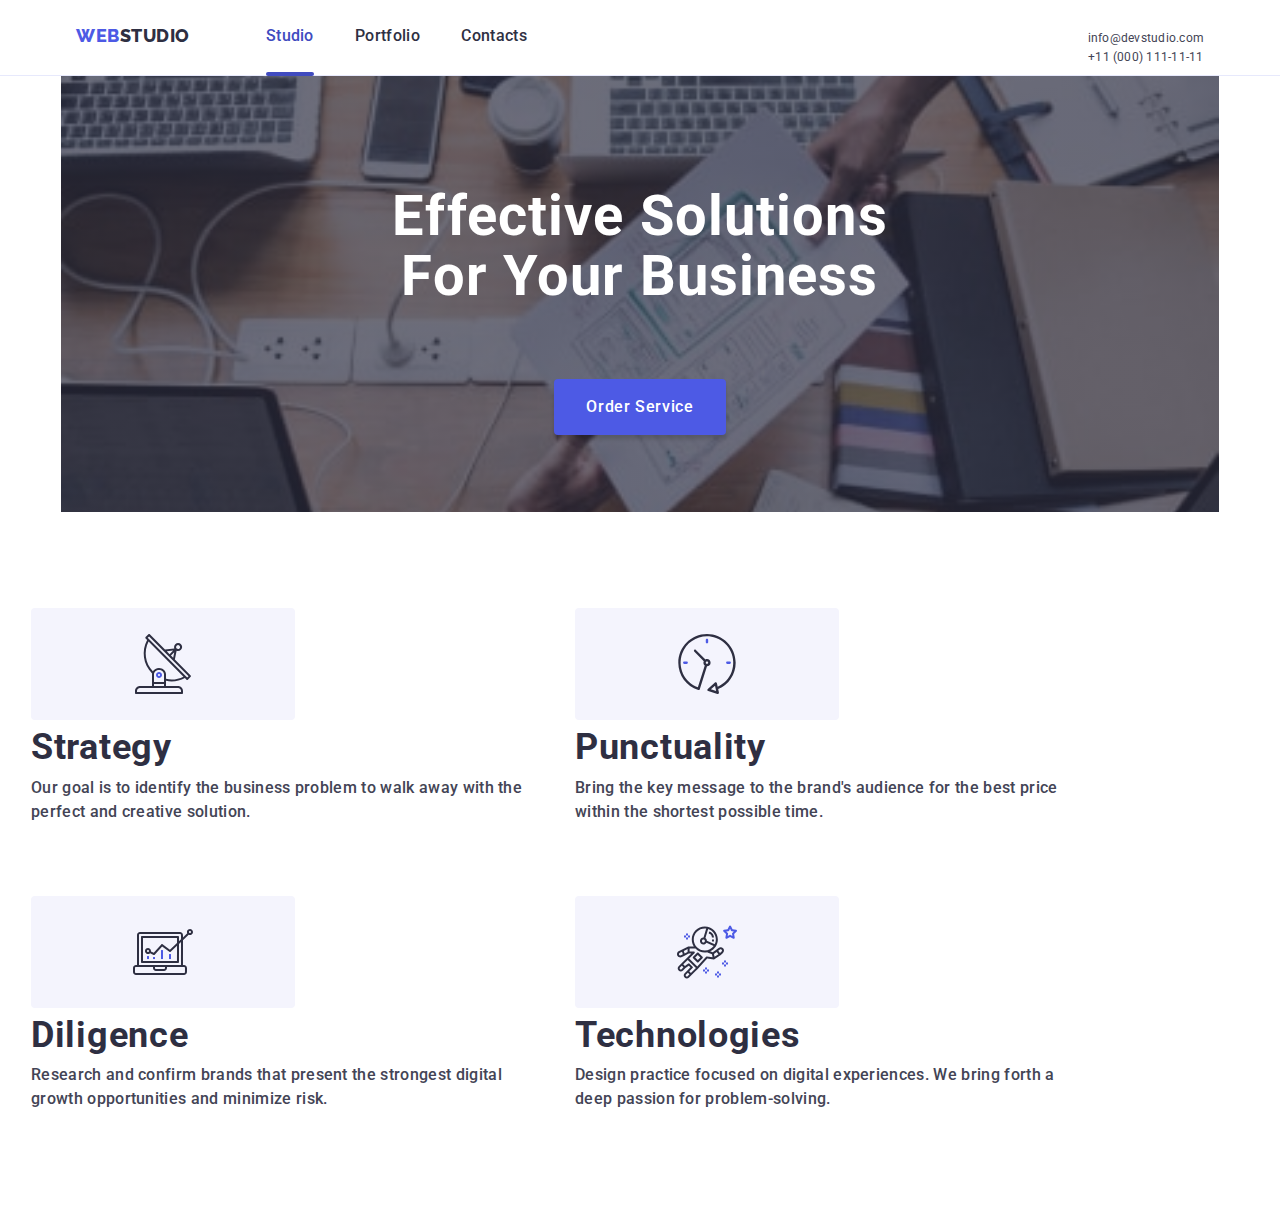
==== index.html @ d03b79bd "dz7 tablet 2" ====
<!DOCTYPE html>
<html lang="en">
  <head>
    <meta charset="UTF-8" />
    <meta http-equiv="X-UA-Compatible" content="IE=edge" />
    <meta name="viewport" content="width=device-width, initial-scale=1.0" />
    <title>Web Studio (Version 3.0)</title>
    <link rel="preconnect" href="https://fonts.googleapis.com" />
    <link rel="preconnect" href="https://fonts.gstatic.com" crossorigin />
    <link
      href="https://fonts.googleapis.com/css2?family=Raleway:wght@800&family=Roboto:wght@400;500;700;900&display=swap"
      rel="stylesheet"
    />
    <link
      rel="stylesheet"
      href="https://cdnjs.cloudflare.com/ajax/libs/modern-normalize/1.0.0/modern-normalize.min.css"
    />
    <link rel="stylesheet" type="text/css" href="css/style.css" />
  </head>
  <body>
    <!-- Main menu -->
    <header class="header-main">
      <div class="header-container container">
        <nav class="nav-menu">
          <a class="logo-text" href="./index.html"
            ><span class="logo-color">WEB</span>STUDIO</a
          >
          <!-- menu-burger-header -->
          <button
            class="menu-toggle js-open-menu"
            aria-expanded="false"
            aria-controls="mobile-menu"
          >
            <svg class="menu-icon" width="32" height="22" stroke="#2E2F42">
              <use href="./images/icons.svg#menu-hamburger"></use>
            </svg>
          </button>

          <div
            class="menu-container js-menu-container is-open"
            id="mobile-menu"
          >
            <button class="menu-close js-close-menu" type="button">
              <svg width="8" height="8">
                <use href="./images/icons.svg#icon-vector"></use>
              </svg>
            </button>
            <ul class="mobile-menu">
              <li class="mobile-menu-item">
                <a href="index.html" class="link">Studio</a>
              </li>
              <li class="mobile-menu-item">
                <a href="portfolio.html" class="link">Portfolio</a>
              </li>
              <li class="mobile-menu-item">
                <a href="" class="link current">Contacts</a>
              </li>
            </ul>
            <ul class="list menu-adress">
              <li class="menu-adress-item">
                <a href="tel:+110001111111" class="menu-tel"
                  >+11 (000) 111-11-11</a
                >
              </li>
              <li class="menu-adress-item">
                <a href="mailto:info@devstudio.com" class="menu-mail"
                  >info@devstudio.com</a
                >
              </li>
            </ul>
            <ul class="list-social-media-team">
              <li class="item-social-media">
                <a href="" class="link-social-media">
                  <svg class="icon-social-media" width="24" height="24">
                    <use href="./images/icons.svg#icon-instagram"></use>
                  </svg>
                </a>
              </li>
              <li class="item-social-media">
                <a href="" class="link-social-media">
                  <svg class="icon-social-media" width="24" height="24">
                    <use href="./images/icons.svg#icon-twitter"></use>
                  </svg>
                </a>
              </li>
              <li class="item-social-media">
                <a href="" class="link-social-media">
                  <svg class="icon-social-media" width="24" height="24">
                    <use href="./images/icons.svg#icon-facebook"></use>
                  </svg>
                </a>
              </li>
              <li class="item-social-media">
                <a href="" class="link-social-media">
                  <svg class="icon-social-media" width="24" height="24">
                    <use href="./images/icons.svg#icon-linkedin"></use>
                  </svg>
                </a>
              </li>
            </ul>
          </div>
          <ul class="nav-list list-header">
            <li>
              <a class="nav-link current" href="./index.html">Studio</a>
            </li>
            <li>
              <a class="nav-link" href="./portfolio.html">Portfolio</a>
            </li>
            <li>
              <a class="nav-link" href="">Contacts</a>
            </li>
          </ul>
        </nav>
        <!-- Address Block -->
        <address class="address-block">
          <ul class="address-list">
            <li>
              <a class="address-list-item" href="mailto:info@devstudio.com"
                >info@devstudio.com
              </a>
            </li>
            <li>
              <a class="address-list-item" href="tel:+110001111111"
                >+11 (000) 111-11-11</a
              >
            </li>
          </ul>
        </address>
      </div>
    </header>
    <!-- Base menu -->
    <main>
      <!-- section Hero -->
      <section class="section section-hero">
        <div class="container hero-content">
          <h1 class="title-btn">Effective Solutions For Your Business</h1>
          <button class="btn" type="button" data-modal-open>
            Order Service
          </button>
        </div>
      </section>

      <!-- section Features -->
      <section class="section features-content">
        <h2 hidden>features</h2>
        <div class="container feat">
          <ul class="list-features">
            <li class="item-features">
              <div class="icon-features">
                <svg width="60px" height="64px">
                  <use href="./images/icons.svg#icon-antenna-1"></use>
                </svg>
              </div>
              <h3 class="title-features">Strategy</h3>
              <p class="text-features">
                Our goal is to identify the business problem to walk away with
                the perfect and creative solution.
              </p>
            </li>
            <li class="item-features">
              <div class="icon-features">
                <svg width="60px" height="64px">
                  <use href="./images/icons.svg#icon-clock-1"></use>
                </svg>
              </div>
              <h3 class="title-features">Punctuality</h3>
              <p class="text-features">
                Bring the key message to the brand's audience for the best price
                within the shortest possible time.
              </p>
            </li>
            <li class="item-features">
              <div class="icon-features">
                <svg width="60px" height="64px">
                  <use href="./images/icons.svg#icon-diagram-1"></use>
                </svg>
              </div>
              <h3 class="title-features">Diligence</h3>
              <p class="text-features">
                Research and confirm brands that present the strongest digital
                growth opportunities and minimize risk.
              </p>
            </li>
            <li class="item-features">
              <div class="icon-features">
                <svg width="60px" height="64px">
                  <use href="./images/icons.svg#icon-astronaut-1"></use>
                </svg>
              </div>
              <h3 class="title-features">Technologies</h3>
              <p class="text-features">
                Design practice focused on digital experiences. We bring forth a
                deep passion for problem-solving.
              </p>
            </li>
          </ul>
        </div>
      </section>
      <!-- section Skills -->
      <!-- <section class="section section-skills">
        <h2 class="title-section">What are we doing</h2>
        <div class="container">
          <ul class="list-skills">
            <li class="item-skills">
              <img
                src="./images/Rect1.jpg"
                alt="Diagramm on the display"
                width="360"
                height="300"
              />
            </li>
            <li class="item-skills">
              <img
                src="./images/Rect2.jpg"
                alt="Messengers on the display smartphone"
                width="360"
                height="300"
              />
            </li>
            <li class="item-skills">
              <img
                src="./images/Rect3.jpg"
                alt="Smartphone in the hand"
                width="360"
                height="300"
              />
            </li>
          </ul>
        </div>
      </section> -->
      <!-- section Our Team -->
      <!-- <section class="section section-team">
        <div class="container">
          <h2 class="title-section">Our Team</h2>
          <ul class="list-team">
            <li class="item-team">
              <img
                src="./images/faetures1.jpg"
                srcset="
                  ./images/img-guerero-min.jpg    1x,
                  ./images/img-guerero-2x-min.jpg 2x
                "
                alt="M.Guerrrero"
                width="264"
                height="260"
              />
              <div class="wrap-card">
                <h3 class="title-name">Mark Guerrero</h3>
                <p class="title-major">Product Designer</p>
                <ul class="list-social-media-team">
                  <li class="item-social-media">
                    <a href="" class="link-social-media">
                      <svg class="icon-social-media" width="16" height="16">
                        <use href="./images/icons.svg#icon-instagram"></use>
                      </svg>
                    </a>
                  </li>
                  <li class="item-social-media">
                    <a href="" class="link-social-media">
                      <svg class="icon-social-media" width="16" height="16">
                        <use href="./images/icons.svg#icon-twitter"></use>
                      </svg>
                    </a>
                  </li>
                  <li class="item-social-media">
                    <a href="" class="link-social-media">
                      <svg class="icon-social-media" width="16" height="16">
                        <use href="./images/icons.svg#icon-facebook"></use>
                      </svg>
                    </a>
                  </li>
                  <li class="item-social-media">
                    <a href="" class="link-social-media">
                      <svg class="icon-social-media" width="16" height="16">
                        <use href="./images/icons.svg#icon-linkedin"></use>
                      </svg>
                    </a>
                  </li>
                </ul>
              </div>
            </li>
            <li class="item-team">
              <img
                src="./images/features2.jpg"
                srcset="
                  ./images/img-tford-min.jpg    1x,
                  ./images/img-tford-2x-min.jpg 2x
                "
                alt="Tom Ford"
                width="264"
                height="260"
              />
              <div class="wrap-card">
                <h3 class="title-name">Tom Ford</h3>
                <p class="title-major">Frontend Developer</p>
                <ul class="list-social-media-team">
                  <li class="item-social-media">
                    <a href="" class="link-social-media">
                      <svg class="icon-social-media" width="16" height="16">
                        <use href="./images/icons.svg#icon-instagram"></use>
                      </svg>
                    </a>
                  </li>
                  <li class="item-social-media">
                    <a href="" class="link-social-media">
                      <svg class="icon-social-media" width="16" height="16">
                        <use href="./images/icons.svg#icon-twitter"></use>
                      </svg>
                    </a>
                  </li>
                  <li class="item-social-media">
                    <a href="" class="link-social-media">
                      <svg class="icon-social-media" width="16" height="16">
                        <use href="./images/icons.svg#icon-facebook"></use>
                      </svg>
                    </a>
                  </li>
                  <li class="item-social-media">
                    <a href="" class="link-social-media">
                      <svg class="icon-social-media" width="16" height="16">
                        <use href="./images/icons.svg#icon-linkedin"></use>
                      </svg>
                    </a>
                  </li>
                </ul>
              </div>
            </li>
            <li class="item-team">
              <img
                src="./images/features3.jpg"
                alt="Camila Garcia"
                srcset="
                  ./images/img-garcia-min.jpg    1x,
                  ./images/img-garcia-2x-min.jpg 2x
                "
                width="264"
                height="260"
              />
              <div class="wrap-card">
                <h3 class="title-name">Camila Garcia</h3>
                <p class="title-major">Marketing</p>
                <ul class="list-social-media-team">
                  <li class="item-social-media">
                    <a href="" class="link-social-media">
                      <svg class="icon-social-media" width="16" height="16">
                        <use href="./images/icons.svg#icon-instagram"></use>
                      </svg>
                    </a>
                  </li>
                  <li class="item-social-media">
                    <a href="" class="link-social-media">
                      <svg class="icon-social-media" width="16" height="16">
                        <use href="./images/icons.svg#icon-twitter"></use>
                      </svg>
                    </a>
                  </li>
                  <li class="item-social-media">
                    <a href="" class="link-social-media">
                      <svg class="icon-social-media" width="16" height="16">
                        <use href="./images/icons.svg#icon-facebook"></use>
                      </svg>
                    </a>
                  </li>
                  <li class="item-social-media">
                    <a href="" class="link-social-media">
                      <svg class="icon-social-media" width="16" height="16">
                        <use href="./images/icons.svg#icon-linkedin"></use>
                      </svg>
                    </a>
                  </li>
                </ul>
              </div>
            </li>
            <li class="item-team">
              <img
                src="./images/features4.jpg"
                srcset="
                  ./images/img-wilson-min.jpg    1x,
                  ./images/img-wilson-2x-min.jpg 2x
                "
                alt="Daniel Wilson"
                width="264"
                height="260"
              />
              <div class="wrap-card">
                <h3 class="title-name">Daniel Wilson</h3>
                <p class="title-major">UI Designer</p>
                <ul class="list-social-media-team">
                  <li class="item-social-media">
                    <a href="" class="link-social-media">
                      <svg class="icon-social-media" width="16" height="16">
                        <use href="./images/icons.svg#icon-instagram"></use>
                      </svg>
                    </a>
                  </li>
                  <li class="item-social-media">
                    <a href="" class="link-social-media">
                      <svg class="icon-social-media" width="16" height="16">
                        <use href="./images/icons.svg#icon-twitter"></use>
                      </svg>
                    </a>
                  </li>
                  <li class="item-social-media">
                    <a href="" class="link-social-media">
                      <svg class="icon-social-media" width="16" height="16">
                        <use href="./images/icons.svg#icon-facebook"></use>
                      </svg>
                    </a>
                  </li>
                  <li class="item-social-media">
                    <a href="" class="link-social-media">
                      <svg class="icon-social-media" width="16" height="16">
                        <use href="./images/icons.svg#icon-linkedin"></use>
                      </svg>
                    </a>
                  </li>
                </ul>
              </div>
            </li>
          </ul>
        </div>
      </section> -->
      <!-- Section Customers -->
      <!-- <section class="section customers">
        <div class="container cont-cust">
          <h2 class="title-section">Customers</h2>
          <ul class="list-customers">
            <li class="customers-item">
              <a class="customers-link" href="">
                <svg class="customers-icon">
                  <use href="./images/icons.svg#icon-logo"></use>
                </svg>
              </a>
            </li>
            <li class="customers-item">
              <a class="customers-link" href="">
                <svg class="customers-icon">
                  <use href="./images/icons.svg#icon-logo1"></use>
                </svg>
              </a>
            </li>
            <li class="customers-item">
              <a class="customers-link" href="">
                <svg class="customers-icon">
                  <use href="./images/icons.svg#icon-logo2"></use>
                </svg>
              </a>
            </li>
            <li class="customers-item">
              <a class="customers-link" href="">
                <svg class="customers-icon">
                  <use href="./images/icons.svg#icon-logo3"></use>
                </svg>
              </a>
            </li>
            <li class="customers-item">
              <a class="customers-link" href="">
                <svg class="customers-icon">
                  <use href="./images/icons.svg#icon-logo4"></use>
                </svg>
              </a>
            </li>
            <li class="customers-item">
              <a class="customers-link" href="">
                <svg class="customers-icon">
                  <use href="./images/icons.svg#icon-logo5"></use>
                </svg>
              </a>
            </li>
          </ul>
        </div>
      </section> -->
    </main>
    <!-- footer -->
    <!-- <footer class="footer">
      <div class="container foot-column">
        <div class="footer-container">
          <a class="footer-logo-text" href="./index.html"
            ><span class="logo-color">Web</span>Studio</a
          >
          <p class="text-footer">
            Increase the flow of customers and sales for your business with
            digital marketing & growth solutions.
          </p>
        </div>
        <div class="footer-social-media">
          <p class="footer-title">Social media</p>
          <ul class="footer-list">
            <li class="footer-item">
              <a class="footer-link" href="">
                <svg class="footer-icon" width="24" height="24">
                  <use href="./images/icons.svg#icon-instagram"></use>
                </svg>
              </a>
            </li>
            <li class="footer-item">
              <a class="footer-link" href="">
                <svg class="footer-icon" width="24" height="24">
                  <use href="./images/icons.svg#icon-twitter"></use>
                </svg>
              </a>
            </li>
            <li class="footer-item">
              <a class="footer-link" href="">
                <svg class="footer-icon" width="24" height="24">
                  <use href="./images/icons.svg#icon-facebook"></use>
                </svg>
              </a>
            </li>
            <li class="footer-item">
              <a class="footer-link" href="">
                <svg class="footer-icon" width="24" height="24">
                  <use href="./images/icons.svg#icon-linkedin"></use>
                </svg>
              </a>
            </li>
          </ul>
        </div>
        <div class="form-footer-subscribe">
          <p class="title-input-footer">Subscribe</p>
          <form class="form-footer-email">
            <label class="title-form-footer">
              <input
                type="email"
                class="input-email-subscribe"
                name="email"
                placeholder="E-mail"
              />
            </label>
            <button class="btn-footer-subscribe btn" type="submit">
              Subscribe
              <svg class="footer-icon-subscribe" width="24" height="24">
                <use href="./images/icons.svg#icon-frame"></use>
              </svg>
            </button>
          </form>
        </div>
      </div>
    </footer> -->
    <div class="backdrop is-hidden" data-modal>
      <div class="modal">
        <button class="btn-modal-close" type="button" data-modal-close>
          <svg class="footer-icon" width="24" height="24">
            <use href="./images/icons.svg#icon-vector"></use>
          </svg>
        </button>
        <p class="text-modal">Leave your contacts and we will call you back</p>
        <form name="form-modal">
          <label class="label-modal">
            Name
            <span class="wrap-modal">
              <input class="input-modal" type="text" name="name" />
              <svg class="modal-icon" width="18" height="18">
                <use href="./images/icons.svg#icon-person"></use>
              </svg>
            </span>
          </label>
          <label class="label-modal">
            Phone
            <span class="wrap-modal">
              <input class="input-modal" type="tel" name="phone" />
              <svg class="modal-icon" width="18" height="24">
                <use href="./images/icons.svg#icon-phone"></use>
              </svg>
            </span>
          </label>
          <label class="label-modal">
            Email
            <span class="wrap-modal">
              <input class="input-modal" type="email" name="email" />
              <svg class="modal-icon" width="18" height="24">
                <use href="./images/icons.svg#icon-email"></use>
              </svg>
            </span>
          </label>
          <label class="label-modal">
            Comment
            <textarea
              name="comment"
              placeholder="Text input"
              class="modal-text-area"
            ></textarea>
          </label>
          <label class="label-modal">
            <input
              class="checkbox-modal"
              type="checkbox"
              name="accept"
              value="true"
            />
            <span class="check-box-icon"></span>
            <svg class="icon-vector" width="16" height="16">
              <use href="./images/icons.svg#icon-vector1"></use>
            </svg>
            I accept the terms and conditions of the&nbsp;
            <a class="modal-link link" href="">Privacy Policy</a>
          </label>
          <button class="modal-btn btn" type="submit">Send</button>
        </form>
      </div>
    </div>

    <script defer src="js/mobile-menu.js"></script>
    <script src="./js/modal.js"></script>
  </body>
</html>
---- css/style.css ----
h1,
h2,
h3,
p {
  margin-top: 0;
  margin-bottom: 0;
}
ul {
  margin: 0;
  padding-left: 0;
}
button {
  cursor: pointer;
}
img {
  display: block;
}

body {
  font-family: "Roboto", sans-serif;
}
:root {
  --color-nav: #2e2f42;
  --hover-focus-color-nav: #434455;
  --color-change-logo: #4d5ae5;
  --color-background: #ffffff;
  --color-btn: #f4f4fd;
  --color-footer: #e7e9fc;
  --color-address: #404bbf;
  --color-icon: #8e8f99;
  --color-back-modal: #fcfcfc;
  --color-hover-footer-icon: #31d0aa;
  --hover-transition: 250ms cubic-bezier(0.4, 0, 0.2, 1);
}
.section {
  display: block;
}
/* Header */
.header-main {
  border-bottom: 1px solid var(--color-footer);
  height: 76px;
}
.container {
  max-width: 428px;
  padding-left: 16px;
  padding-right: 16px;
  margin-left: auto;
  margin-right: auto;
}
.header-container {
  /* display: flex;
  align-items: center; */
}
.address-block {
  margin-left: auto;
}
.address-list {
  display: flex;
  align-items: center;
}
.nav-link:hover,
.nav-link:focus,
.nav-link.current {
  color: var(--color-address);
  position: relative;
}
.nav-menu {
  display: flex;
  justify-content: space-between;
  align-items: center;
}
.nav-link {
  font-weight: 500;
  font-size: 16px;
  line-height: 1.5;
  letter-spacing: 0.02em;
  color: var(--color-nav);
  text-decoration: none;

  display: block;
  padding-top: 24px;
  padding-bottom: 28px;

  transition: color var(--hover-transition);
}
.nav-link.current::after {
  display: block;
  content: "";
  position: absolute;

  height: 4px;
  left: 0px;
  width: 100%;
  bottom: 0;
  pointer-events: none;

  background: var(--color-address);
  border-radius: 2px;
}
.logo-text {
  font-family: "Raleway";
  font-weight: 800;
  font-size: 18px;
  line-height: 1.33;
  letter-spacing: 0.03em;
  text-transform: uppercase;
  color: var(--color-nav);
  text-decoration: none;

  /* margin-right: 250px; */
  padding-top: 24px;
  padding-bottom: 28px;
}
.logo-color {
  color: var(--color-change-logo);
}

.nav-list {
  list-style-type: none;
  display: flex;
  gap: 40px;
}

.nav-list-item {
  font-weight: 500;
  font-size: 16px;
  line-height: 1.5;
  letter-spacing: 0.02em;
  color: var(--color-nav);
}
/* address list */
.address-list {
  list-style-type: none;
  display: flex;
  gap: 40px;
}
.address-list-item {
  text-decoration: none;
  color: var(--hover-focus-color-nav);
  font-style: normal;
  font-weight: 400;
  font-size: 16px;
  line-height: 1.5;
  letter-spacing: 0.02em;
  transition: color var(--hover-transition);
}

.address-list-item:hover,
.address-list-item:focus {
  color: var(--color-address);
}
.visually-hidden {
  position: absolute;
  white-space: nowrap;
  width: 1px;
  height: 1px;
  overflow: hidden;
  border: 0;
  padding: 0;
  clip: rect(0 0 0 0);
  clip-path: inset(50%);
  margin: -1px;
}
/* section hero */
.section-hero {
  /* height: 432px; */

  /* max-width: 1440px; */
}
.hero-content {
  padding-top: 112px;
  padding-bottom: 112px;
  padding-left: 0;
  padding-right: 0;
  background-image: linear-gradient(
      to right,
      rgba(46, 47, 66, 0.7),
      rgba(46, 47, 66, 0.7)
    ),
    url(../images/Dark-bg-min.jpg);
  background-size: cover;
  background-repeat: no-repeat;
  background-position: center;
  margin-left: auto;
  margin-right: auto;
  /* background: var(--color-nav); */
}
@media screen and (max-width: 767px) and (min-device-pixel-ratio: 2),
  screen and (max-width: 767px) and (min-resolution: 192dpi),
  screen and (max-width: 767px) and (min-resolution: 2dppx) {
  .hero-content {
    background-image: linear-gradient(
        to right,
        rgba(46, 47, 66, 0.7),
        rgba(46, 47, 66, 0.7)
      ),
      url(../images/Dark-bg@2x-min.jpg);
  }
}
.list-features {
  list-style-type: none;
}
.title-btn {
  font-weight: 700;
  font-size: 36px;
  line-height: 1.1;
  text-align: center;
  letter-spacing: 0.02em;
  color: var(--color-background);
  width: 320px;
  margin-left: auto;
  margin-right: auto;
}
.btn:hover,
.btn:focus {
  background: var(--color-address);
}
.btn {
  font-family: "Roboto";
  background: var(--color-change-logo);
  font-weight: 500;
  font-size: 16px;
  line-height: 1.5;
  letter-spacing: 0.04em;
  color: var(--color-background);
  cursor: pointer;
  border: 0;

  box-shadow: 0px 4px 4px rgb(0 0 0 / 15%);
  margin-top: 72px;
  margin-left: auto;
  margin-right: auto;
  padding: 16px 32px;
  display: block;
  border-radius: 4px;

  transition: background var(--hover-transition);
}

/* Features section */
.list-features-icon,
.item-features,
.item-skills,
.item-team {
  list-style-type: none;
}
.list-features {
  display: flex;
  flex-direction: column;
  gap: 72px;
}
.icon-features {
  display: flex;
  justify-content: center;
  align-items: center;

  width: 264px;
  height: 112px;
  border-radius: 4px;
  margin-bottom: 8px;
  background-color: var(--color-btn);
}
.features-content {
  padding-top: 96px;
  padding-bottom: 96px;
}
.title-features {
  font-weight: 700;
  font-size: 36px;
  line-height: 1.1;
  letter-spacing: 0.02em;
  color: var(--color-nav);
  text-align: center;
}
.text-features {
  font-weight: 500;
  font-size: 16px;
  line-height: 1.5;
  letter-spacing: 0.02em;
  color: var(--hover-focus-color-nav);

  margin-top: 8px;
}

/* section skills */
.section-skills {
  padding-top: 0;
}
.list-skills {
  display: flex;
  gap: 24px;
}
.title-section {
  font-weight: 700;
  font-size: 36px;
  line-height: 1.11;
  letter-spacing: 0.02em;
  text-transform: capitalize;
  color: var(--color-nav);

  margin-bottom: 72px;
  text-align: center;
}

/* section team */
.section-team {
  background: var(--color-btn);
  padding-top: 96px;
  padding-bottom: 128px;
}
.list-team {
  display: flex;
  flex-direction: column;
  gap: 72px;
  align-items: center;
  justify-content: center;
}
.title-name {
  font-weight: 500;
  font-size: 20px;
  line-height: 1.2;
  letter-spacing: 0.02em;
  color: var(--color-nav);

  text-align: center;
  margin-bottom: 8px;
}
.title-major {
  font-size: 16px;
  line-height: 1.5;
  letter-spacing: 0.02em;
  color: var(--hover-focus-color-nav);

  text-align: center;
}
.wrap-card {
  padding: 32px 16px;
  box-shadow: 0px 1px 6px rgba(46, 47, 66, 0.08),
    0px 1px 1px rgba(46, 47, 66, 0.16), 0px 2px 1px rgba(46, 47, 66, 0.08);
  border-radius: 0px 0px 4px 4px;
  background: var(--color-background);
}
.list-social-media-team {
  display: flex;
  gap: 24px;
  list-style-type: none;
  margin-top: 8px;
}
.item-social-media {
  width: 40px;
  height: 40px;
}
.link-social-media {
  background-color: var(--color-change-logo);
  width: 100%;
  height: 100%;
  display: flex;
  justify-content: center;
  align-items: center;
  border-radius: 50%;

  transition: background-color var(--hover-transition);
}

.item-team {
  box-shadow: 0px 1px 6px rgba(46, 47, 66, 0.08),
    0px 1px 1px rgba(46, 47, 66, 0.16), 0px 2px 1px rgba(46, 47, 66, 0.08);
  border-radius: 0px 0px 4px 4px;
}
.link-social-media:is(:hover, :focus) {
  background-color: var(--color-address);
}
/* Customers */
.customers {
  /* font-weight: 700;
  font-size: 36px;
  line-height: 1.11;
  text-align: center;
  margin-bottom: 72px;
  letter-spacing: 0.02em;
  text-transform: capitalize;
  color: var(--color-nav); */
  padding-top: 96px;
  padding-bottom: 96px;
}
.cont-cust {
  display: flex;
  flex-direction: column;
}
.list-customers {
  display: flex;
  list-style-type: none;
  justify-content: space-between;
  row-gap: 72px;
  flex-wrap: wrap;
}
.customers-item {
  width: calc((100% - 16px) / 2);
}
.customers-link {
  display: flex;
  justify-content: center;
  align-items: center;
  border: 1px solid var(--color-icon);
  border-radius: 4px;
  height: 88px;
  fill: var(--color-icon);
  overflow: hidden;

  transition: border-color var(--hover-transition), fill var(--hover-transition);
}
.customers-link:is(:hover, :focus) {
  fill: var(--color-address);
  border-color: var(--color-address);
}
.customers-icon {
  width: 104px;
  height: 56px;
}
/* footer */
.foot-column {
  display: flex;
  flex-direction: column;
  margin: 0 auto;
  align-items: center;
  gap: 72px;
}
.footer-logo-text {
  font-family: "Raleway";
  font-weight: 800;
  font-size: 18px;
  line-height: 1.33;
  letter-spacing: 0.03em;
  text-transform: uppercase;
  color: var(--color-btn);
  text-decoration: none;
}
.text-footer {
  font-size: 16px;
  line-height: 1.5;
  letter-spacing: 0.02em;
  color: var(--color-footer);

  margin-top: 16px;
  display: block;
  width: 264px;
}
.footer-container {
  display: flex;
  flex-direction: column;
  align-items: center;
  column-gap: 16px;
}
.footer {
  background: var(--color-nav);
  padding-top: 96px;
  padding-bottom: 96px;
}
.footer-social-media {
  font-family: "Roboto";
  font-weight: 500;
  font-size: 16px;
  line-height: 1.5;
  letter-spacing: 0.02em;
  color: var(--color-background);

  /* margin-right: 80px; */
  display: flex;
  flex-direction: column;
  align-items: center;
  justify-content: center;
}

.footer-list {
  display: flex;
  gap: 24px;
  margin-top: 16px;
  list-style-type: none;
}
.footer-item {
  width: 40px;
  height: 40px;
  color: var(--color-background);
}
.footer-icon {
  width: 24px;
  height: 24px;
}

.footer-link {
  display: flex;
  justify-content: center;
  align-items: center;
  width: 100%;
  height: 100%;
  background: rgba(255, 255, 255, 0.1);
  border-radius: 50%;

  transition: background-color var(--hover-transition);
}
.footer-link:is(:hover, :focus) {
  background-color: var(--color-hover-footer-icon);
}
.title-input-footer {
  font-weight: 500;
  font-size: 16px;
  line-height: 1.5;
  letter-spacing: 0.02em;
  color: var(--color-background);

  margin-bottom: 16px;
}
.form-footer-subscribe {
  display: flex;
  flex-direction: column;
  align-items: center;
  width: 100%;
}
.form-footer-email {
  display: flex;
  flex-direction: column;
  gap: 24px;
}
.title-form-footer {
  /* font-family: "Roboto";
  font-weight: 400;
  font-size: 12px;
  line-height: 24px;
  letter-spacing: 0.04em;
  color: rgba(255, 255, 255, 0.6); */
}
.input-email-subscribe {
  padding: 8px 16px;
  font-size: 12px;
  line-height: 2;
  letter-spacing: 0.04em;
  color: var(--color-background);
  background-color: transparent;
  border: 1px solid rgba(255, 255, 255, 0.3);
  border-radius: 4px;
  width: 264px;
  height: 40px;

  transition: border var(--hover-transition);
}
.btn-footer-subscribe {
  background: var(--color-change-logo);
  border-radius: 4px;
  margin: 0 auto;
  height: 40px;
  width: 165px;

  display: flex;
  flex-direction: row;
  justify-content: center;
  align-items: center;
  padding: 8px 24px;

  transition: background-color var(--hover-transition);
}
.footer-icon-subscribe {
  margin-left: 16px;
}
.input-email-subscribe:focus-within {
  border: 1px solid var(--color-change-logo);
  outline: none;
}
.btn-footer-subscribe:is(:hover, :focus) {
  background-color: var(--color-address);
}

/* styles for portfolio */
/* filters buttons */
.section-main {
  padding-top: 96px;
}
.container-portfolio {
  padding-left: 0;
  padding-right: 0;
}
.filter-btn:hover,
.filter-btn:focus {
  background-color: var(--color-address);
  color: var(--color-background);
  box-shadow: 0px 3px 1px rgba(0, 0, 0, 0.1), 0px 2px 1px rgba(0, 0, 0, 0.08),
    0px 2px 2px rgba(0, 0, 0, 0.12);
  border-color: transparent;
}
.filter-btn {
  font-family: "Roboto";
  font-weight: 500;
  font-size: 16px;
  line-height: 1.5;
  letter-spacing: 0.04em;
  color: var(--color-change-logo);
  cursor: pointer;
  background-color: var(--color-btn);

  padding: 12px 24px;
  border: 1px solid var(--color-footer);
  border-radius: 4px;

  transition: color var(--hover-transition),
    background-color var(--hover-transition),
    border-color var(--hover-transition), box-shadow var(--hover-transition);
}
.filters-list {
  list-style-type: none;
  display: flex;
  gap: 24px;
  justify-content: center;
  margin-bottom: 72px;
}

/* list cards */
.list-cards {
  display: flex;
  gap: 48px 24px;
  flex-wrap: wrap;
}
.card-item {
  list-style-type: none;

  transition: transform var(--hover-transition);
}
.card-wrap-cover {
  position: relative;
  overflow: hidden;
}
.card-item:hover .text-cover {
  transform: translateY(0);
}
.text-cover {
  font-weight: 400;
  font-size: 16px;
  line-height: 1.5;
  letter-spacing: 0.02em;
  color: var(--color-btn);
  background: var(--color-change-logo);
  background-blend-mode: soft-light;
  mix-blend-mode: normal;
  height: 100%;
  position: absolute;
  top: 0;
  transform: translateY(100%);
  transition: transform 250ms linear;
  padding: 40px 32px 164px 32px;
}
.title-card {
  font-weight: 500;
  font-size: 20px;
  line-height: 1.2;
  letter-spacing: 0.02em;
  color: var(--color-nav);
}
.text-card {
  font-weight: 400;
  font-size: 16px;
  line-height: 1.5;
  letter-spacing: 0.02em;
  color: var(--hover-focus-color-nav);

  margin-top: 8px;
}
.card-wrap-gallery {
  padding: 32px 16px 32px 16px;
  border-top: 0;
}
.link-portfolio-cards {
  text-decoration: none;
  display: block;
  border: 1px solid var(--color-footer);
  background: var(--color-background);

  transition: border var(--hover-transition), box-shadow var(--hover-transition);
}
.link-portfolio-cards:is(:hover, :focus) {
  border: 1px solid var(--color-btn);
  box-shadow: 0px 1px 6px rgba(46, 47, 66, 0.08),
    0px 1px 1px rgba(46, 47, 66, 0.16), 0px 2px 1px rgba(46, 47, 66, 0.08);
}
/* Backdrop */
.backdrop {
  position: fixed;
  top: 0;
  width: 100%;
  height: 100%;
  background-color: rgba(46, 47, 66, 0.4);
  transition: visibility var(--hover-transition),
    opacity var(--hover-transition);
}
/* Modal Window */
.modal {
  padding: 24px;
  width: calc(100% - 36px);
  max-width: 392px;
  min-height: 586px;
  background: var(--color-back-modal);
  box-shadow: 0px 1px 1px rgba(0, 0, 0, 0.14), 0px 1px 3px rgba(0, 0, 0, 0.12),
    0px 2px 1px rgba(0, 0, 0, 0.2);
  border-radius: 4px;

  position: absolute;
  top: 50%;
  left: 50%;
  transform: translate(-50%, -50%) scale(1);
  transition: transform var(--hover-transition);
}
.btn-modal-close {
  background: var(--color-footer);
  border: 1px solid rgba(0, 0, 0, 0.1);
  border-radius: 50%;
  width: 24px;
  height: 24px;
  margin-left: auto;

  display: flex;
  align-items: center;
  justify-content: center;
}
.is-hidden {
  opacity: 0;
  visibility: hidden;
  pointer-events: none;
}
.backdrop.is-hidden .modal {
  transform: translate(-50%, -50%) scale(0);
}
.text-modal {
  font-weight: 500;
  font-size: 16px;
  line-height: 1.5;
  text-align: center;
  letter-spacing: 0.02em;
  color: var(--color-nav);

  margin-top: 24px;
  margin-bottom: 16px;
}
.label-modal {
  font-size: 12px;
  line-height: 1.17;
  letter-spacing: 0.04em;
  color: var(--color-icon);
  margin-bottom: 8px;

  display: flex;
  gap: 4px;
  flex-direction: column;
}
.wrap-modal {
  position: relative;
}
.modal-icon {
  position: absolute;
  top: 50%;
  left: 16px;
  transform: translateY(-50%);
  display: inline-block;
  fill: var(--color-nav);
  transition: fill var(--hover-transition);
}
.input-modal {
  width: 100%;
  padding: 8px 16px 8px 32px;
  font-size: 14px;
  letter-spacing: 0.01em;
  color: var(--color-change-logo);
  border: 1px solid rgba(33, 33, 33, 0.2);
  border-radius: 4px;
  transition: border var(--hover-transition);
}
.label-modal:nth-child(4) {
  margin-bottom: 16px;
}
.label-modal:nth-child(5) {
  position: relative;
  font-size: 12px;
  line-height: 1.17;
  letter-spacing: 0.04em;
  color: #757575;
  flex-direction: row;
  gap: 0;
  align-items: center;
  margin-bottom: 24px;
}
.input-modal:focus-within {
  border: 1px solid var(--color-change-logo);
  outline: none;
}
.input-modal:focus-within + .modal-icon {
  fill: var(--color-change-logo);
}
.modal-text-area {
  height: 120px;
  border: 1px solid rgba(33, 33, 33, 0.2);
  border-radius: 4px;
  font-size: 12px;
  line-height: 1.17;
  letter-spacing: 0.04em;
  color: rgba(117, 117, 117, 0.5);
  resize: none;
  padding: 8px 16px;
  transition: border var(--hover-transition);
}
.modal-text-area:focus-within {
  border: 1px solid var(--color-change-logo);
  outline: none;
}
.checkbox-modal {
  appearance: none;
}
.check-box-icon {
  width: 16px;
  height: 16px;
  border: 1.25px solid var(--color-address);
  border-radius: 2px;
  margin-right: 8px;
}
/* .label-modal:nth-child(4) {
  margin-bottom: 16px;
}
.label-modal:nth-child(5) {
  position: relative;
  font-size: 12px;
  line-height: 1.17;
  letter-spacing: 0.04em;
  color: #757575;
} */
.icon-vector {
  position: absolute;
  padding: 0 3px;
  /* top: 7%; */
  border-radius: 2px;
  fill: transparent;
}

.modal-link {
  text-decoration-line: underline;
  color: var(--color-change-logo);
}
.modal-btn {
  background: var(--color-change-logo);
  box-shadow: 0px 4px 4px rgba(0, 0, 0, 0.15);
  border-radius: 4px;
  font-weight: 500;
  font-size: 16px;
  line-height: 1.5;
  display: block;
  text-align: center;
  letter-spacing: 0.04em;
  color: var(--color-background);
  width: 169px;
  height: 56px;
  margin: 0 auto;
  transition: background-color var(--hover-transition);
}
.modal-btn:is(:hover, :focus) {
  background-color: var(--color-address);
}
.checkbox-modal:checked ~ .icon-vector {
  fill: var(--color-btn);
  background-color: var(--color-address);
}
/* Mobile Menu Modal */
.menu-toggle {
  min-height: 22px;
  min-width: 32px;
  display: flex;
  align-items: center;
  justify-content: center;
  margin: 0;
  padding: 0;
  background-color: transparent;
  cursor: pointer;
  border: none;
  border-radius: 50%;
  outline: none;
}
.menu-close {
  position: absolute;
  display: flex;
  justify-content: center;
  align-items: center;
  padding: 0;
  margin: 0;
  width: 24px;
  height: 24px;
  border-radius: 50%;
  background-color: var(--color-footer);
  border: 1px solid rgba(0, 0, 0, 0.1);
  top: 40px;
  right: 40px;
  transition: background-color 250ms cubic-bezier(0.4, 0, 0.2, 1),
    fill 250ms cubic-bezier(0.4, 0, 0.2, 1),
    outline-color 250ms cubic-bezier(0.4, 0, 0.2, 1);
}
.menu-container {
  position: fixed;
  top: 0;
  left: 0;
  width: 100vw;
  height: 100vh;
  padding: 40px;
  background-color: var(--color-back-modal);
  z-index: 10;
  display: flex;
  flex-direction: column;
  transform: translateX(100%);
  transition: transform 250ms ease-in-out;
}
.menu-container.is-open {
  transform: translateX(0);
}
.mobile-menu {
  padding: 0;
  margin: 72px 0px 0px 0px;
  list-style: none;
}
.mobile-menu .link {
  padding: 0;
  color: var(--navy-blue);
  text-decoration: none;
  font-family: "Raleway", sans-serif;
  font-style: normal;
  font-weight: 700;
  font-size: 40px;
  line-height: 1.11;
  letter-spacing: 0.02em;
}
.mobile-menu-item {
  margin-bottom: 40px;
}
.menu-adress {
  margin-top: auto;
  margin-bottom: 48px;
  margin-left: 0;
}
.menu-adress-item:first-child {
  margin-bottom: 40px;
}
.menu-tel {
  color: var(--color-change-logo);
  font-style: normal;
  font-weight: 600;
  font-size: 36px;
  line-height: 1.11;
  letter-spacing: 0.02em;
  text-decoration: none;
}
.mobile-menu .link.current {
  color: var(--color-address);
}
.menu-mail {
  color: var(--hover-focus-color-nav);
  font-style: normal;
  font-weight: 500;
  font-size: 20px;
  line-height: 1.2;
  letter-spacing: 0.02em;
  text-decoration: none;
}
/* @media (min-width: 768px) {
  .menu-toggle {
    display: none;
  }
} */
@media screen and (max-width: 1199px) {
  .icon-features {
    display: none;
  }
  .section-skills {
    display: none;
  }
}
@media screen and (max-width: 767px) {
  .container {
    max-width: 428px;
  }

  .nav-list {
    display: none;
  }
}
@media screen and (min-width: 768px) {
  .container {
    max-width: 768px;
    display: flex;
    justify-content: space-between;
  }
  .menu-toggle {
    display: none;
  }
  .menu-container {
    display: none;
  }
  .header-container {
    align-items: baseline;
  }
  .list-header {
    min-width: 261px;
    display: flex;
    justify-content: space-between;
    margin-left: 76px;
  }
  .address-list {
    display: flex;
    margin-left: auto;
    flex-direction: column;
    gap: 0;
  }
  .hero-content {
    padding-top: 111px;
    padding-bottom: 108px;
    max-width: 768px;
    height: 436px;
    flex-direction: column;
  }
  .title-btn {
    width: 496px;
    font-size: 56px;
    line-height: 1.07;
  }
  .address-list-item {
    font-size: 12px;
    line-height: 1.33;
  }
  .list-features {
    flex-wrap: wrap;
    row-gap: 72px;
    flex-direction: row;
    column-gap: 24px;
    padding-left: 16px;
    padding-right: 16px;
  }
  .feat {
    margin: 0;
    display: block;
  }
  .list-features > .item-features {
    margin: 0;
    padding: 0;
    width: calc((100% - 56px) / 2);
  }
}

@media screen and (min-width: 1200px) {
  .container {
    max-width: 1158px;
    padding-left: 15px;
    padding-right: 15px;
  }
}
@media screen and (min-width: 768px) @media (min-device-pixel-ratio: 2),
  (-webkit-min-device-pixel-ratio: 2),
  (min-resolution: 192dpi),
  (min-resolution: 2dppx) .hero-content {
  background-image: linear-gradient(
      rgba(46, 47, 66, 0.7),
      rgba(46, 47, 66, 0.7) 100%
    ),
    url(../images/dark-bg-tablet-2x.jpg), url(../images/Dark-bg-tablet.jpg);
}
@media screen and (min-width: 768px) {
  .title-features {
    margin-top: 0;
    text-align: left;
  }
}
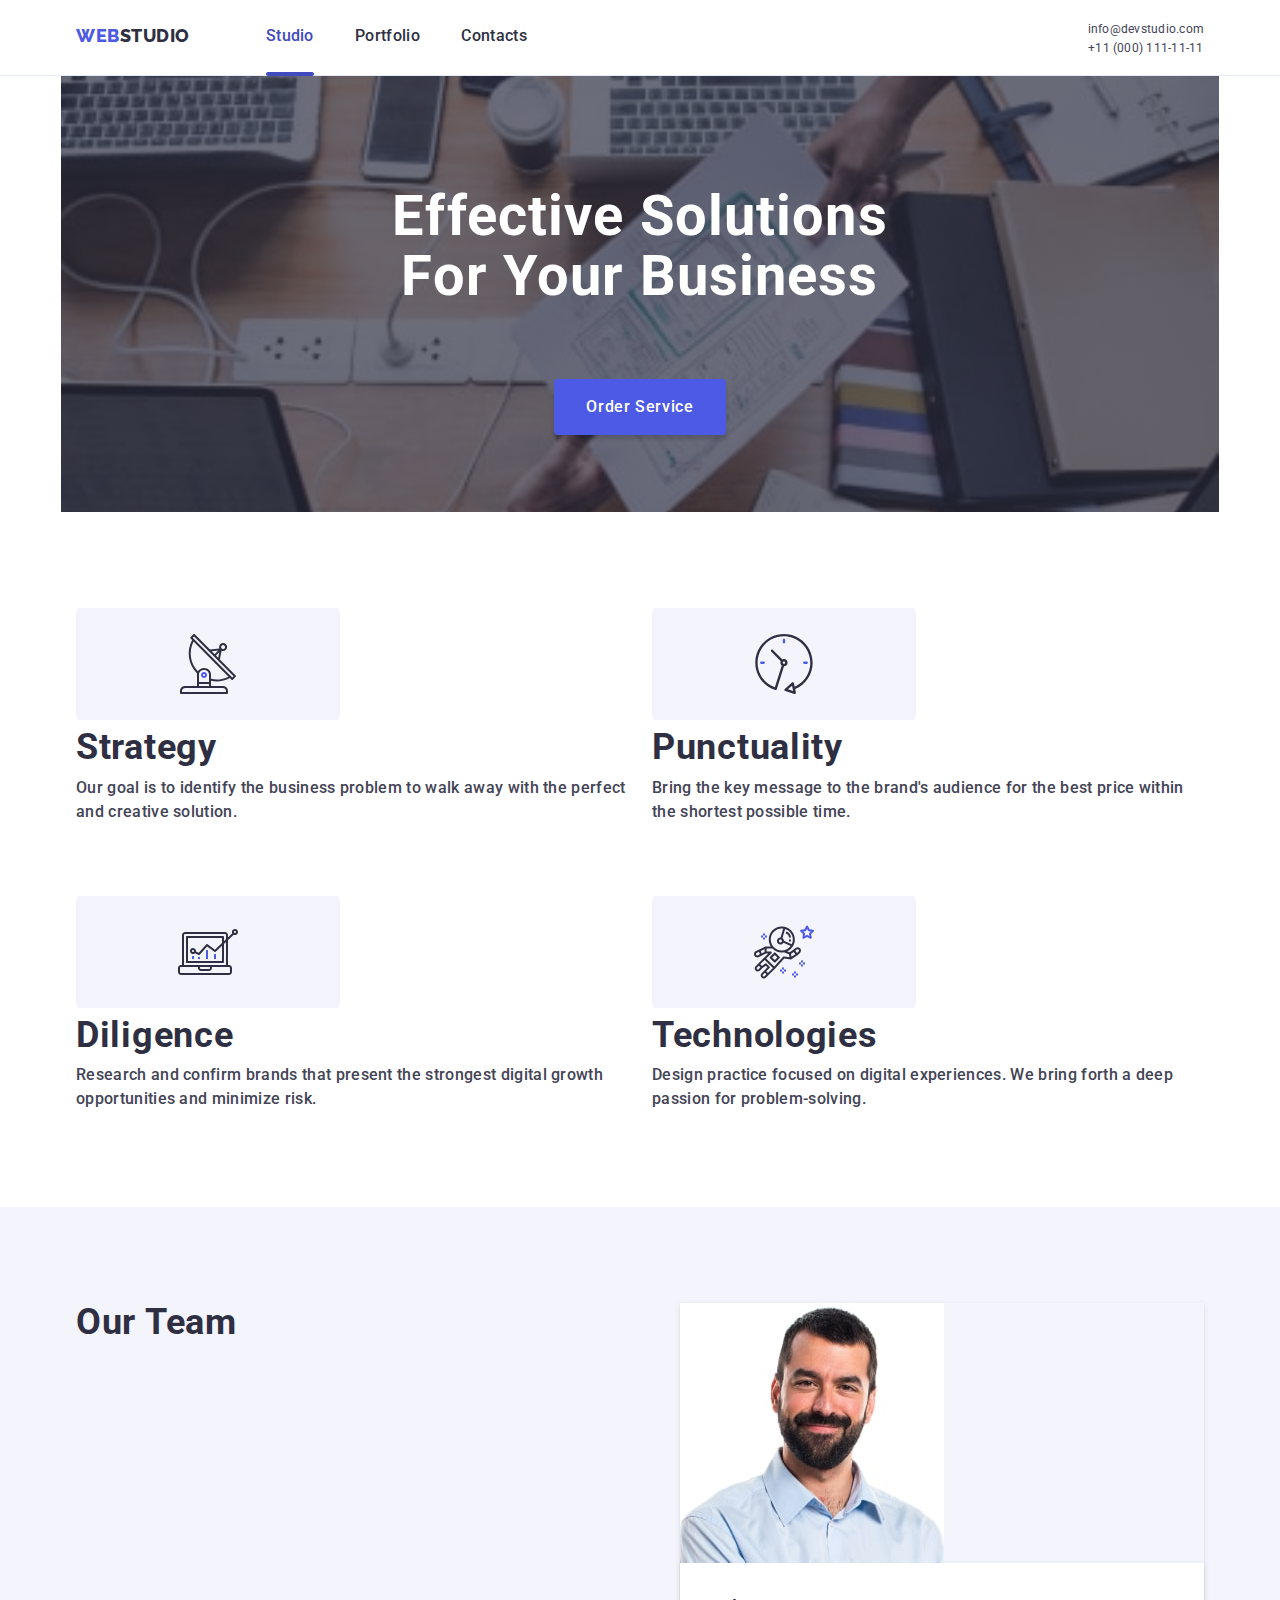
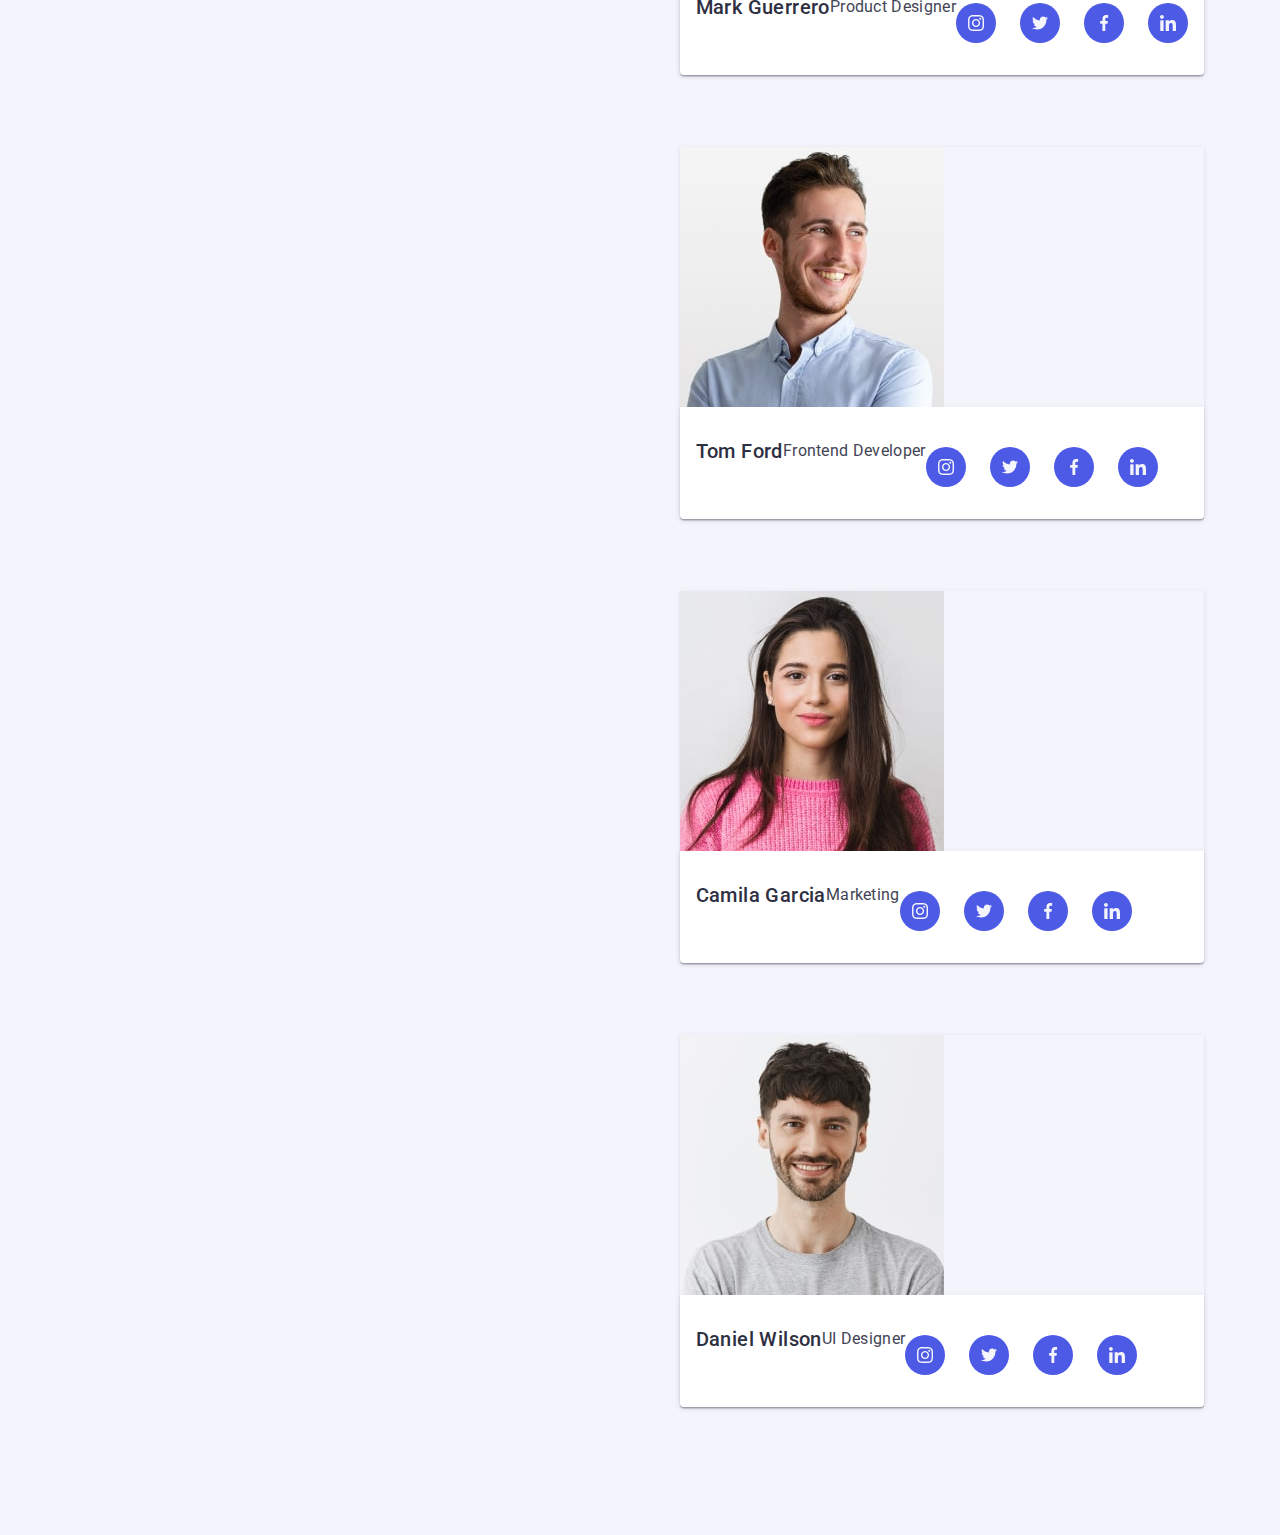
==== commit d7c00128: "dz7 tablet 3" ====
--- a/index.html
+++ b/index.html
@@ -36,10 +36,7 @@
             </svg>
           </button>
 
-          <div
-            class="menu-container js-menu-container is-open"
-            id="mobile-menu"
-          >
+          <div class="menu-container js-menu-container" id="mobile-menu">
             <button class="menu-close js-close-menu" type="button">
               <svg width="8" height="8">
                 <use href="./images/icons.svg#icon-vector"></use>
@@ -229,8 +226,8 @@
         </div>
       </section> -->
       <!-- section Our Team -->
-      <!-- <section class="section section-team">
-        <div class="container">
+      <section class="section section-team">
+        <div class="container container-team">
           <h2 class="title-section">Our Team</h2>
           <ul class="list-team">
             <li class="item-team">
@@ -419,7 +416,7 @@
             </li>
           </ul>
         </div>
-      </section> -->
+      </section>
       <!-- Section Customers -->
       <!-- <section class="section customers">
         <div class="container cont-cust">
--- a/css/style.css
+++ b/css/style.css
@@ -310,6 +310,7 @@
 }
 .list-team {
   display: flex;
+  flex-wrap: wrap;
   flex-direction: column;
   gap: 72px;
   align-items: center;
@@ -339,6 +340,7 @@
     0px 1px 1px rgba(46, 47, 66, 0.16), 0px 2px 1px rgba(46, 47, 66, 0.08);
   border-radius: 0px 0px 4px 4px;
   background: var(--color-background);
+  display: flex;
 }
 .list-social-media-team {
   display: flex;
@@ -366,6 +368,7 @@
   box-shadow: 0px 1px 6px rgba(46, 47, 66, 0.08),
     0px 1px 1px rgba(46, 47, 66, 0.16), 0px 2px 1px rgba(46, 47, 66, 0.08);
   border-radius: 0px 0px 4px 4px;
+  width: 100%;
 }
 .link-social-media:is(:hover, :focus) {
   background-color: var(--color-address);
@@ -903,14 +906,16 @@
   height: 100vh;
   padding: 40px;
   background-color: var(--color-back-modal);
-  z-index: 10;
+  /* z-index: 10; */
   display: flex;
   flex-direction: column;
   transform: translateX(100%);
   transition: transform 250ms ease-in-out;
+  opacity: 0;
 }
 .menu-container.is-open {
   transform: translateX(0);
+  opacity: 1;
 }
 .mobile-menu {
   padding: 0;
@@ -995,7 +1000,7 @@
     display: none;
   }
   .header-container {
-    align-items: baseline;
+    align-items: center;
   }
   .list-header {
     min-width: 261px;
@@ -1030,17 +1035,18 @@
     row-gap: 72px;
     flex-direction: row;
     column-gap: 24px;
-    padding-left: 16px;
-    padding-right: 16px;
+    /* padding-left: 16px;
+    padding-right: 16px; */
   }
   .feat {
-    margin: 0;
+    margin-left: auto;
+    margin-right: auto;
     display: block;
   }
   .list-features > .item-features {
     margin: 0;
     padding: 0;
-    width: calc((100% - 56px) / 2);
+    width: calc((100% - 24px) / 2);
   }
 }
 
@@ -1067,3 +1073,17 @@
     text-align: left;
   }
 }
+/* @media screen and (min-width: 768px) {
+  .list-team {
+    flex-direction: row;
+    flex-wrap: wrap;
+    row-gap: 64px;
+    column-gap: 24px;
+  }
+} */
+/* @media screen and (min-width: 768px) and (max-width: 1200px) {
+  .container-team {
+    max-width: 582px;
+    flex-direction: column;
+  }
+} */
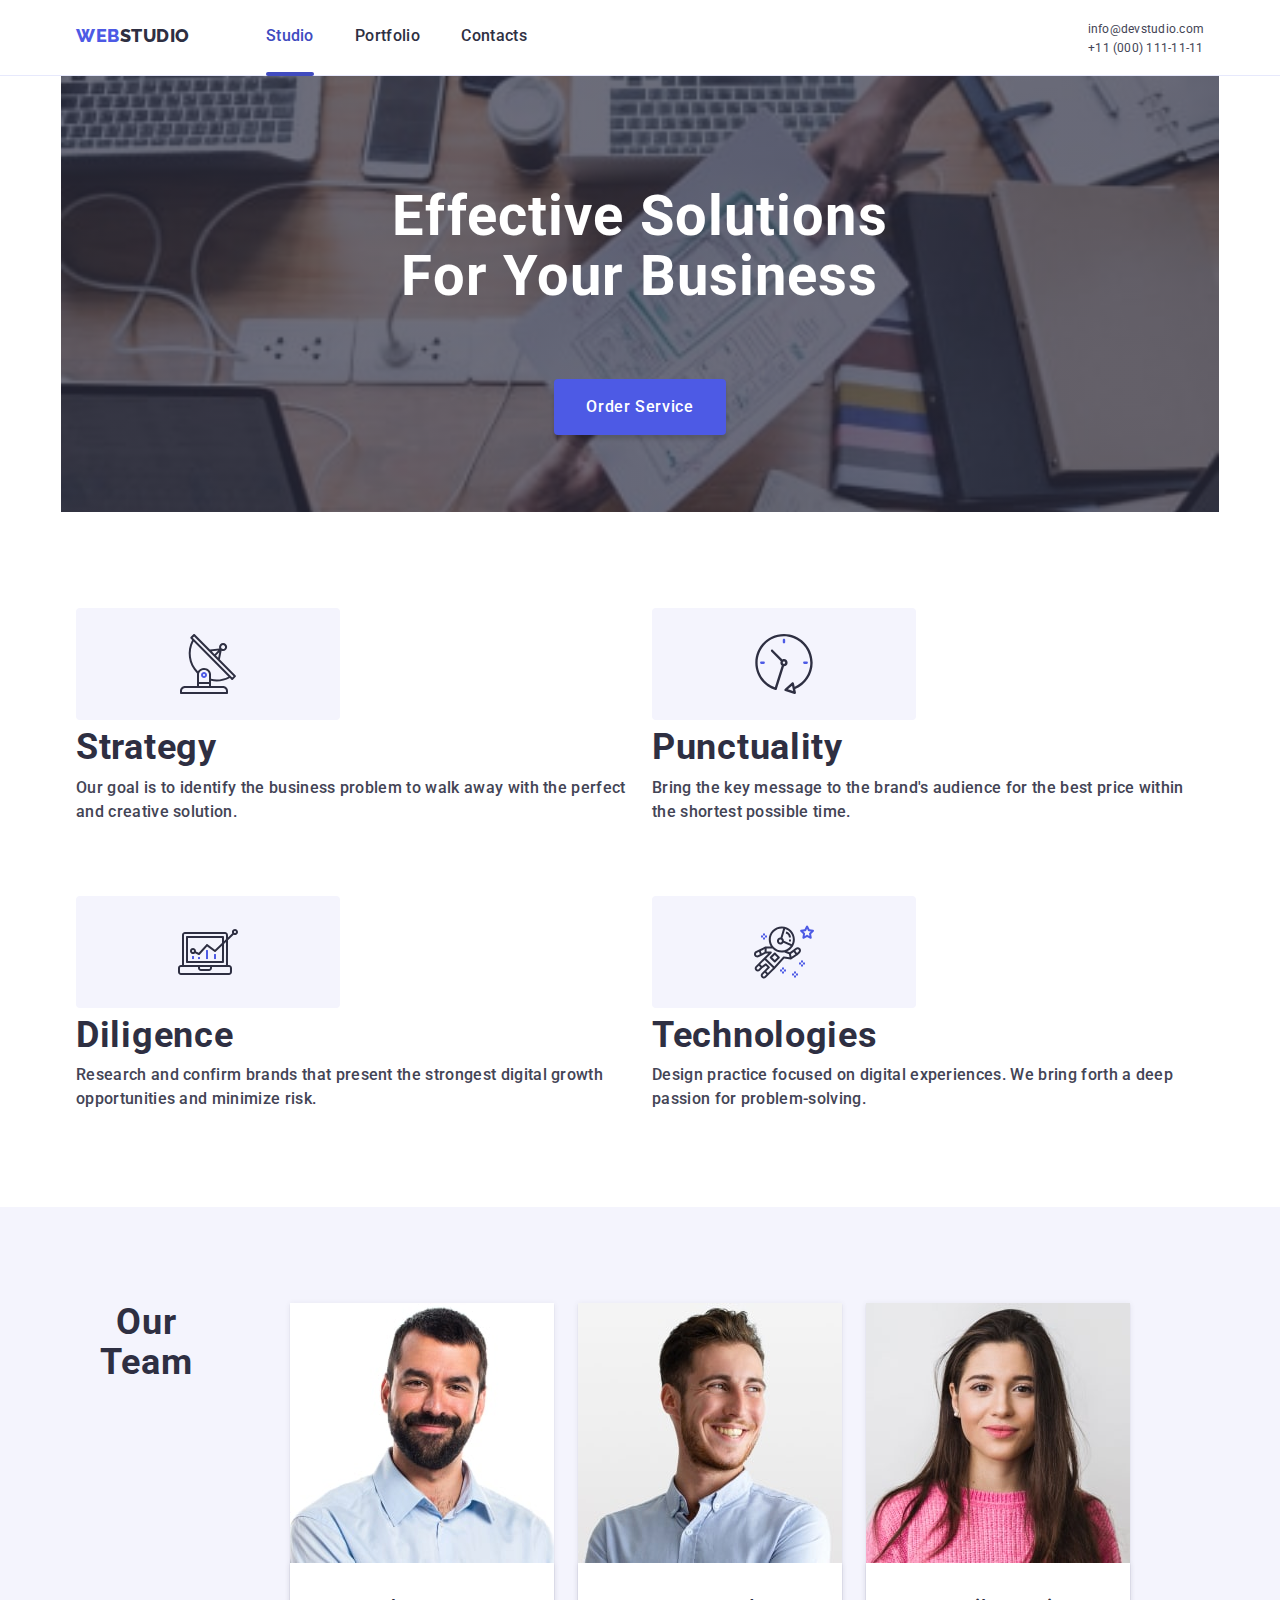
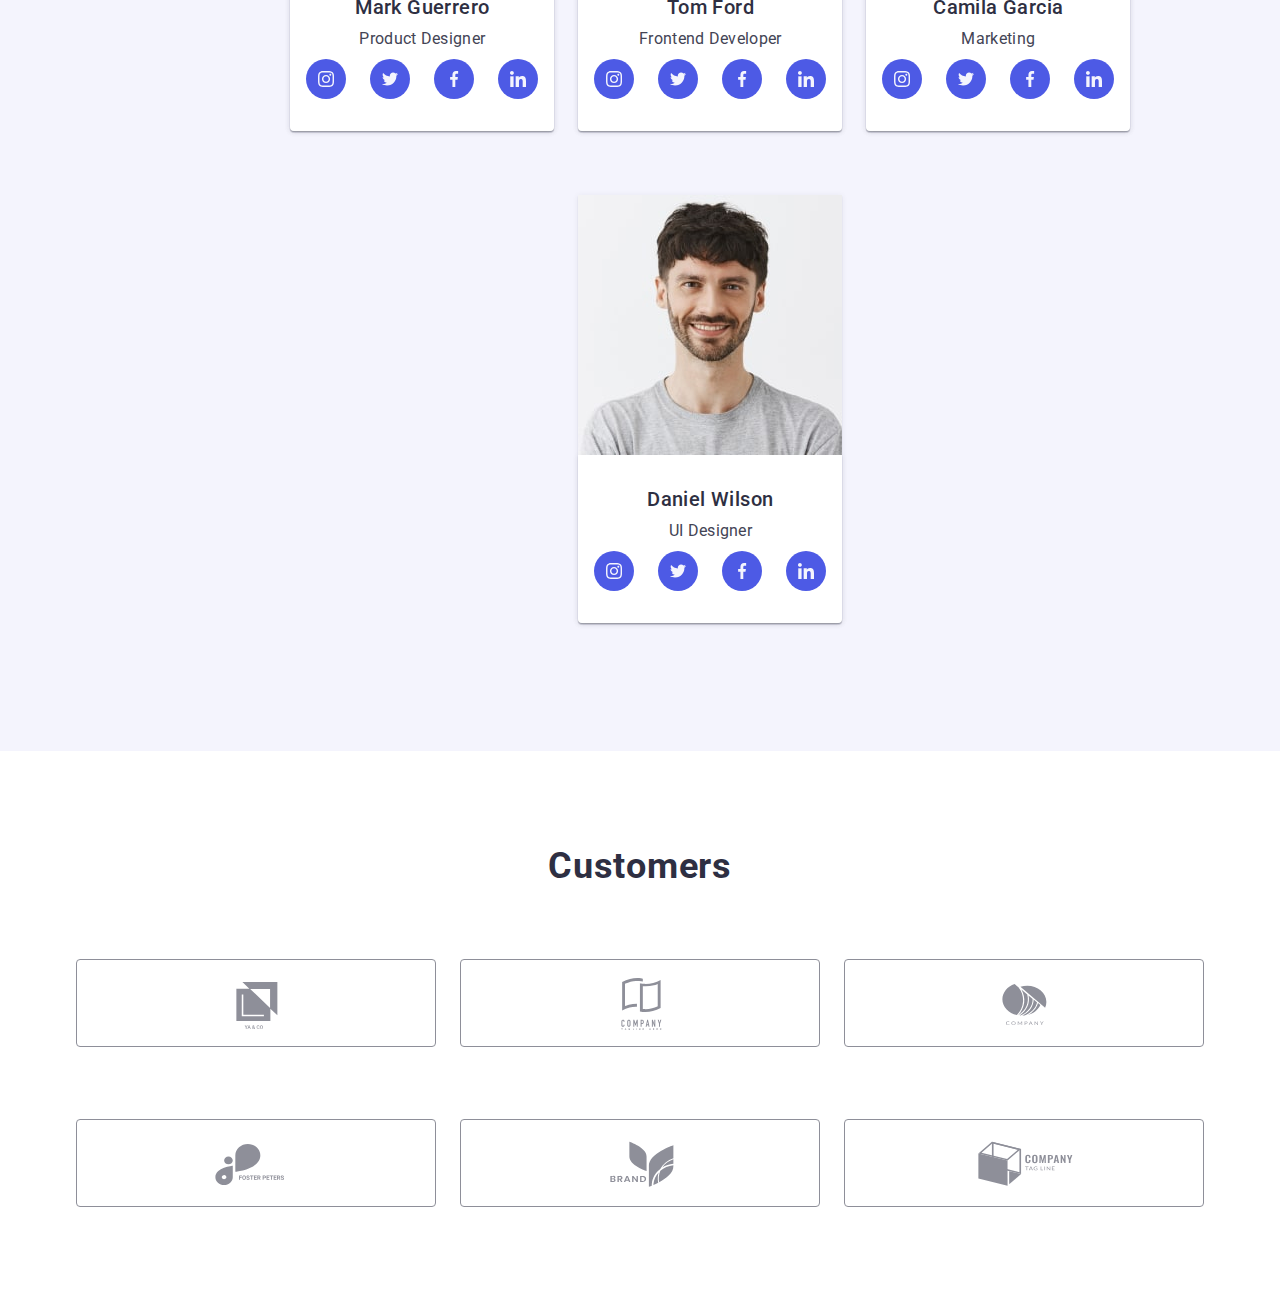
==== commit 113dfb0a: "dz7 tablet 8" ====
--- a/index.html
+++ b/index.html
@@ -418,7 +418,7 @@
         </div>
       </section>
       <!-- Section Customers -->
-      <!-- <section class="section customers">
+      <section class="section customers">
         <div class="container cont-cust">
           <h2 class="title-section">Customers</h2>
           <ul class="list-customers">
@@ -466,7 +466,7 @@
             </li>
           </ul>
         </div>
-      </section> -->
+      </section>
     </main>
     <!-- footer -->
     <!-- <footer class="footer">
--- a/css/style.css
+++ b/css/style.css
@@ -341,6 +341,8 @@
   border-radius: 0px 0px 4px 4px;
   background: var(--color-background);
   display: flex;
+  align-items: center;
+  flex-direction: column;
 }
 .list-social-media-team {
   display: flex;
@@ -368,7 +370,7 @@
   box-shadow: 0px 1px 6px rgba(46, 47, 66, 0.08),
     0px 1px 1px rgba(46, 47, 66, 0.16), 0px 2px 1px rgba(46, 47, 66, 0.08);
   border-radius: 0px 0px 4px 4px;
-  width: 100%;
+  max-width: 264px;
 }
 .link-social-media:is(:hover, :focus) {
   background-color: var(--color-address);
@@ -1073,17 +1075,30 @@
     text-align: left;
   }
 }
-/* @media screen and (min-width: 768px) {
+@media screen and (min-width: 768px) {
   .list-team {
     flex-direction: row;
     flex-wrap: wrap;
     row-gap: 64px;
     column-gap: 24px;
   }
-} */
-/* @media screen and (min-width: 768px) and (max-width: 1200px) {
-  .container-team {
+  .item-team {
+    max-width: calc((100% - 24px) / 2);
+  }
+  .customers-item {
+    width: calc((100% - 48px) / 3);
+  }
+  /* .list-customers {
+    margin-left: 108px;
+    margin-right: 108px;
+  } */
+}
+@media screen and (min-width: 768px) and (max-width: 1200px) {
+  .section-team > .container-team {
     max-width: 582px;
     flex-direction: column;
   }
-} */
+  .customers > .cont-cust {
+    max-width: 582px;
+  }
+}
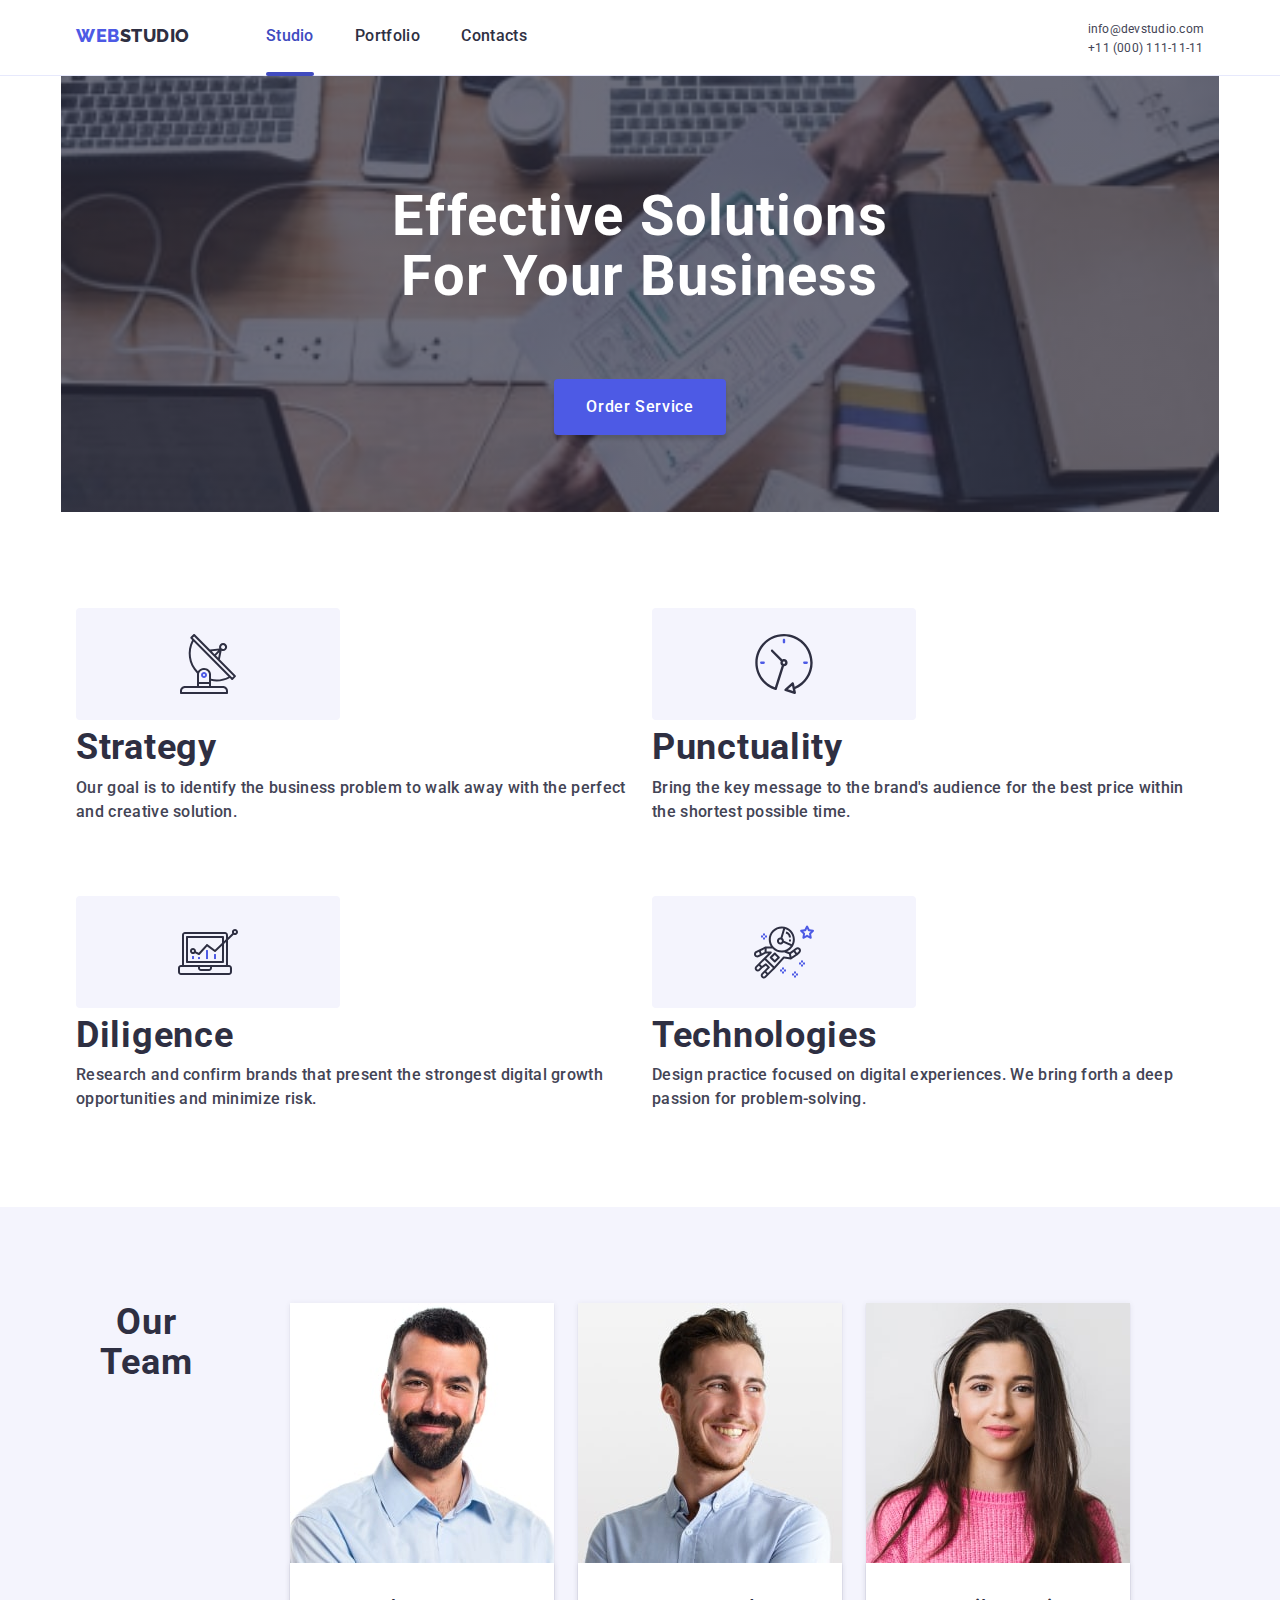
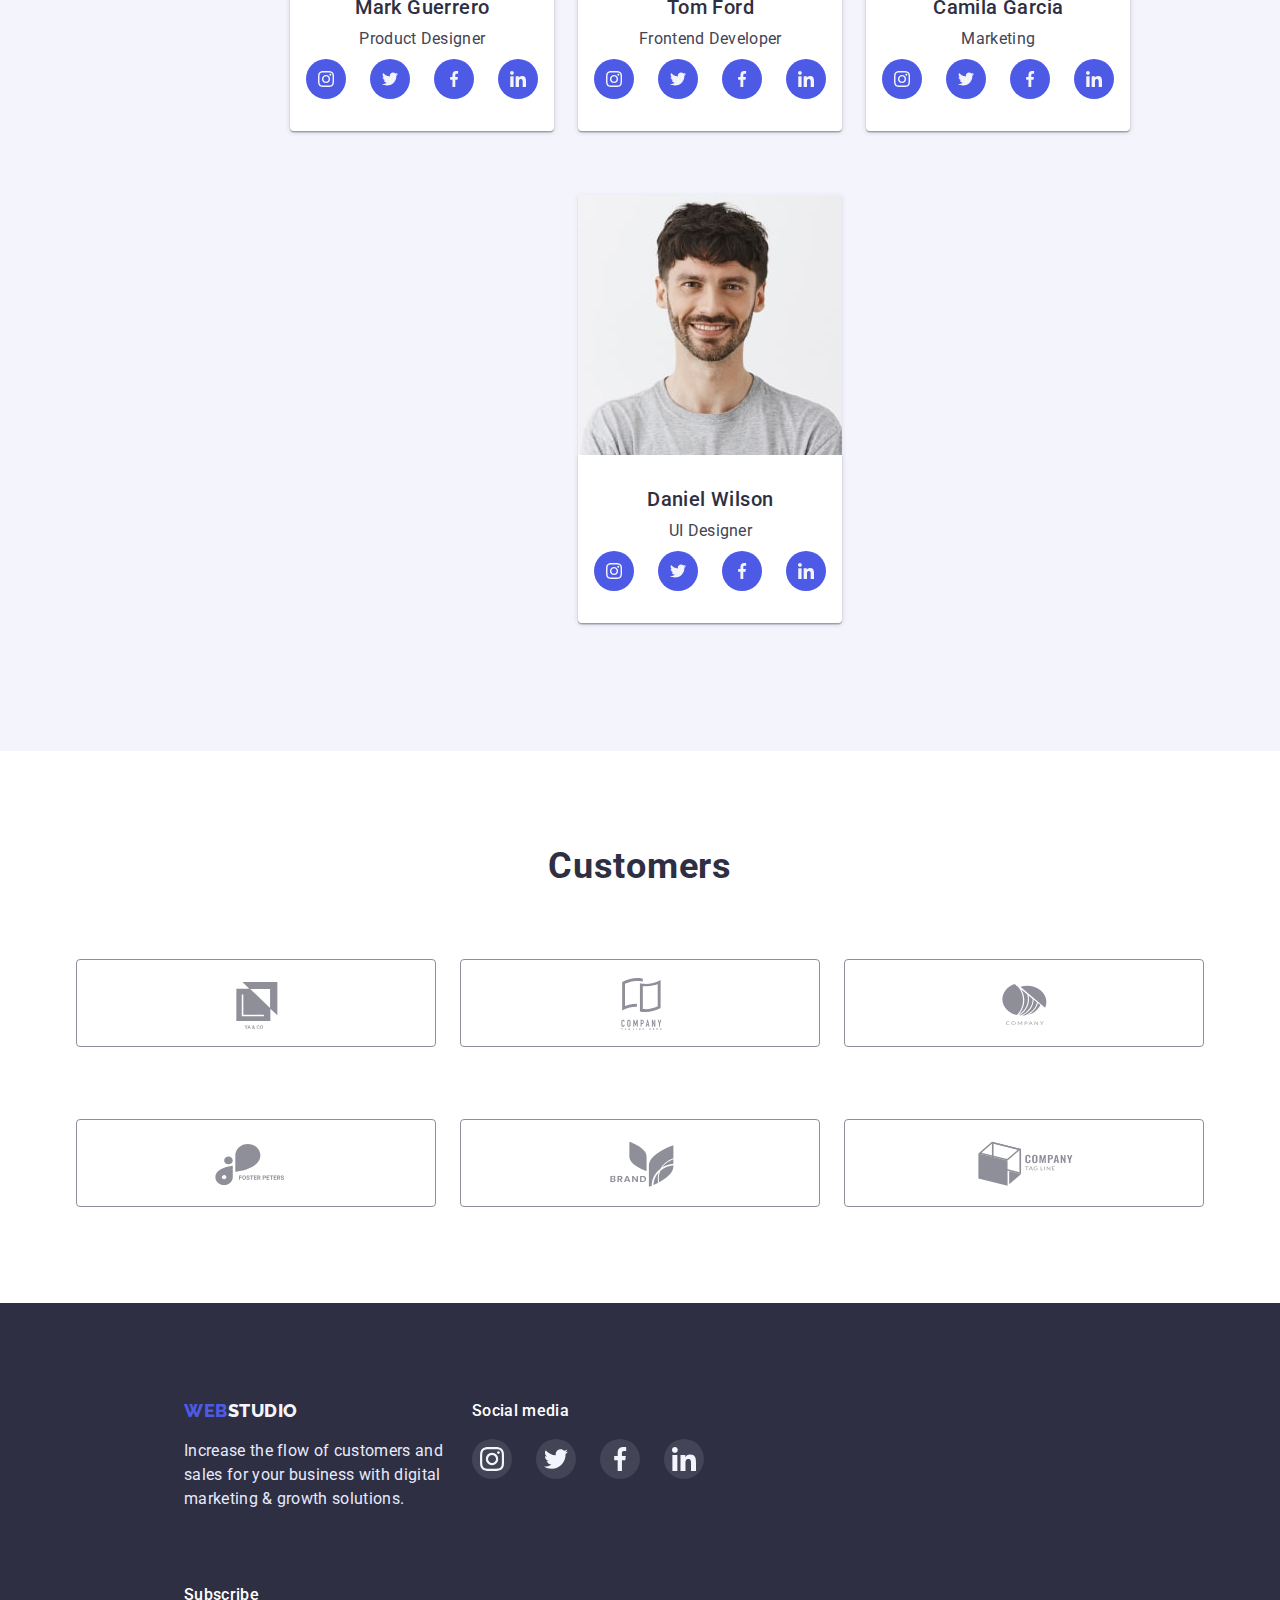
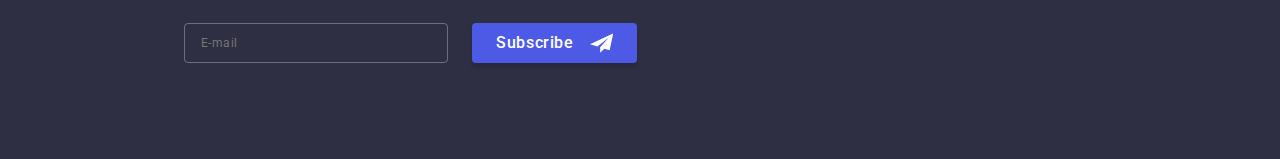
==== commit 8b831a0d: "dz7 tablet 9" ====
--- a/index.html
+++ b/index.html
@@ -469,7 +469,7 @@
       </section>
     </main>
     <!-- footer -->
-    <!-- <footer class="footer">
+    <footer class="footer">
       <div class="container foot-column">
         <div class="footer-container">
           <a class="footer-logo-text" href="./index.html"
@@ -533,7 +533,7 @@
           </form>
         </div>
       </div>
-    </footer> -->
+    </footer>
     <div class="backdrop is-hidden" data-modal>
       <div class="modal">
         <button class="btn-modal-close" type="button" data-modal-close>
--- a/css/style.css
+++ b/css/style.css
@@ -967,11 +967,6 @@
   letter-spacing: 0.02em;
   text-decoration: none;
 }
-/* @media (min-width: 768px) {
-  .menu-toggle {
-    display: none;
-  }
-} */
 @media screen and (max-width: 1199px) {
   .icon-features {
     display: none;
@@ -1088,12 +1083,35 @@
   .customers-item {
     width: calc((100% - 48px) / 3);
   }
-  /* .list-customers {
+  .foot-column {
+    flex-direction: row;
+    justify-content: flex-start;
+    flex-wrap: wrap;
+    flex-basis: auto;
+    align-items: flex-start;
+    gap: 0;
+  }
+  .footer-container {
     margin-left: 108px;
-    margin-right: 108px;
-  } */
-}
-@media screen and (min-width: 768px) and (max-width: 1200px) {
+    align-items: start;
+    flex-basis: auto;
+  }
+  .footer-social-media {
+    margin: 0px 0px 0px 24px;
+    align-items: flex-start;
+  }
+  .form-footer-subscribe {
+    display: flex;
+    margin-left: 108px;
+    margin-top: 72px;
+    width: 453px;
+    align-items: baseline;
+  }
+  .form-footer-email {
+    flex-direction: row;
+  }
+}
+@media screen and (min-width: 768px) and (max-width: 1199px) {
   .section-team > .container-team {
     max-width: 582px;
     flex-direction: column;
@@ -1101,4 +1119,7 @@
   .customers > .cont-cust {
     max-width: 582px;
   }
-}
+  .modal {
+    max-width: 408px;
+  }
+}
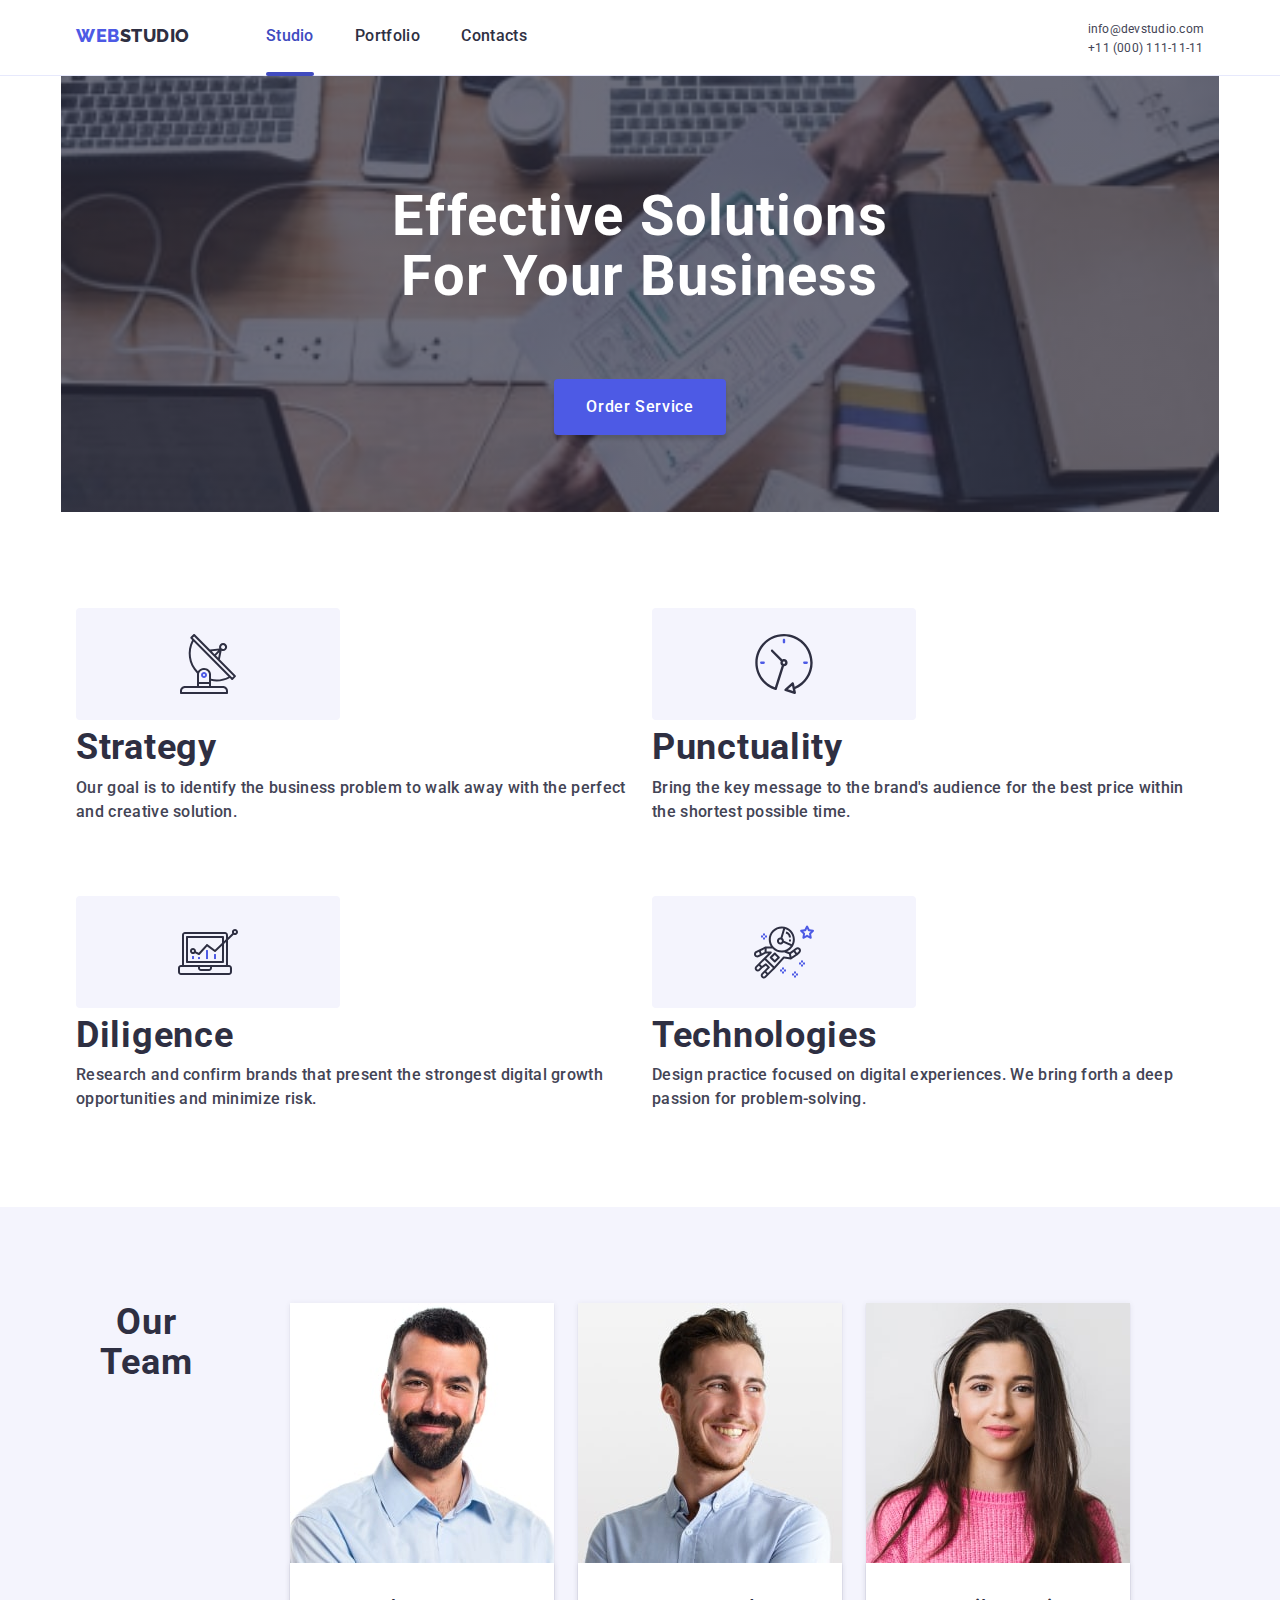
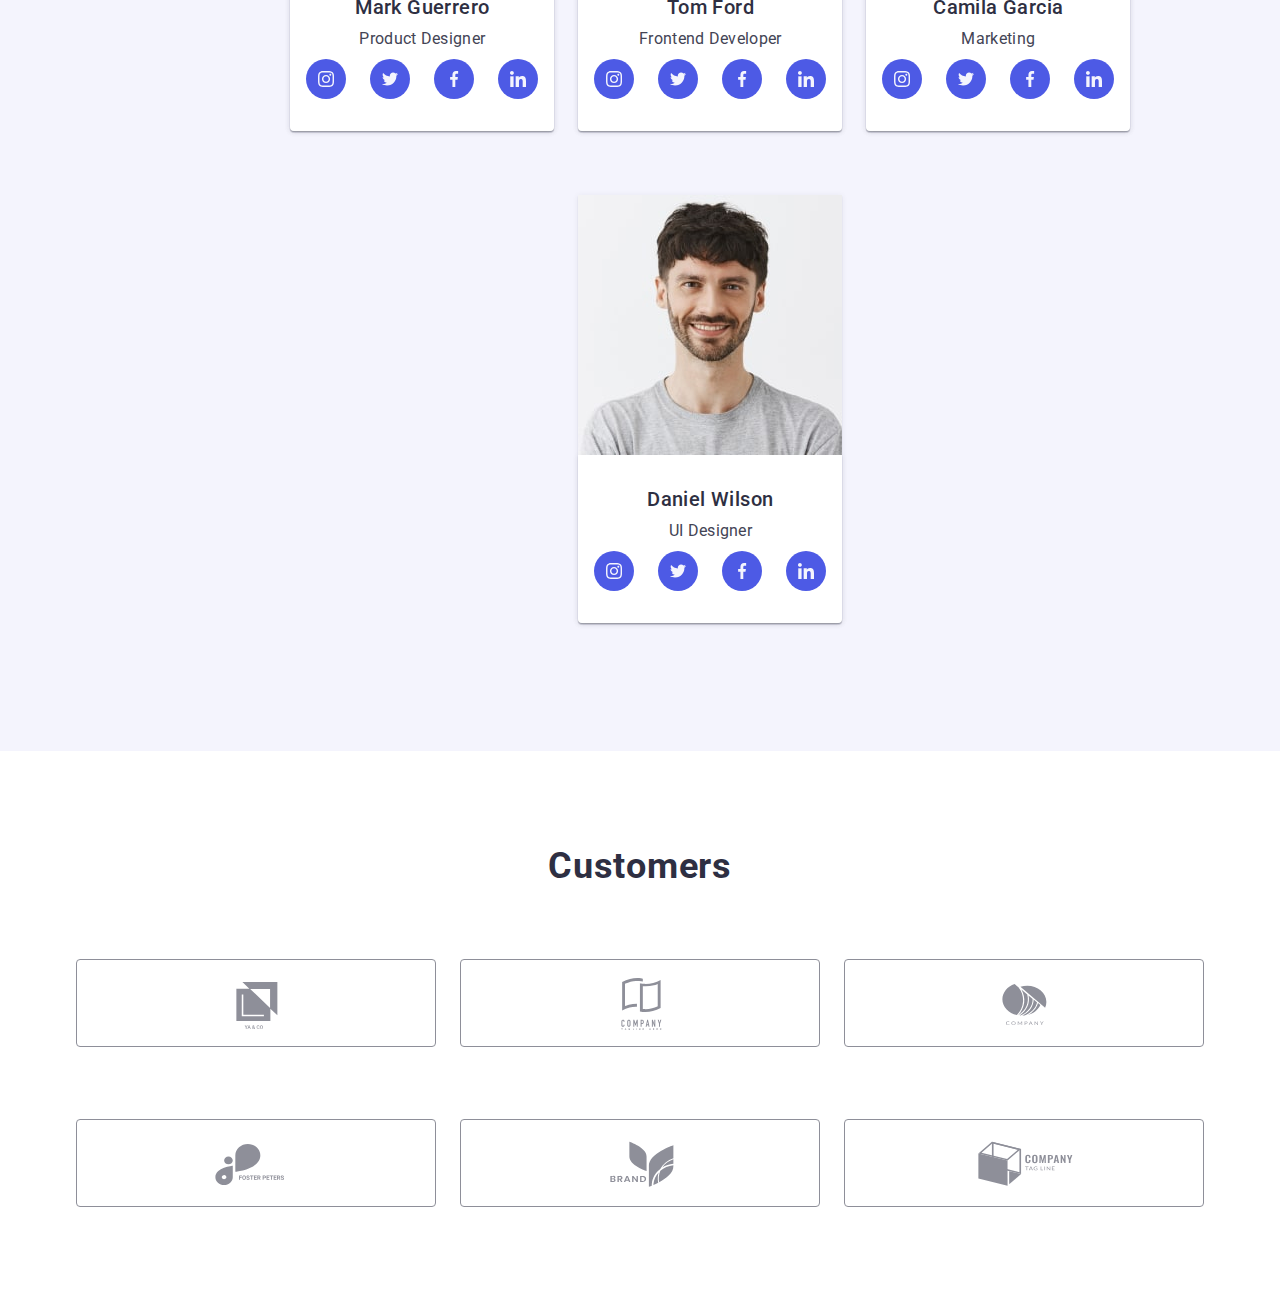
==== commit 1b10ee64: "dz7 start dectop version" ====
--- a/index.html
+++ b/index.html
@@ -469,7 +469,7 @@
       </section>
     </main>
     <!-- footer -->
-    <footer class="footer">
+    <!-- <footer class="footer">
       <div class="container foot-column">
         <div class="footer-container">
           <a class="footer-logo-text" href="./index.html"
@@ -533,7 +533,7 @@
           </form>
         </div>
       </div>
-    </footer>
+    </footer> -->
     <div class="backdrop is-hidden" data-modal>
       <div class="modal">
         <button class="btn-modal-close" type="button" data-modal-close>
--- a/css/style.css
+++ b/css/style.css
@@ -1123,3 +1123,14 @@
     max-width: 408px;
   }
 }
+@media screen and (min-width: 1200px) @media (min-device-pixel-ratio: 2),
+  (-webkit-min-device-pixel-ratio: 2),
+  (min-resolution: 192dpi),
+  (min-resolution: 2dppx) .hero-content {
+  background-image: linear-gradient(
+      rgba(46, 47, 66, 0.7),
+      rgba(46, 47, 66, 0.7) 100%
+    ),
+    url(../images/people-office-2x-desctop.jpg),
+    url(../images/people-office-desctop.jpg);
+}
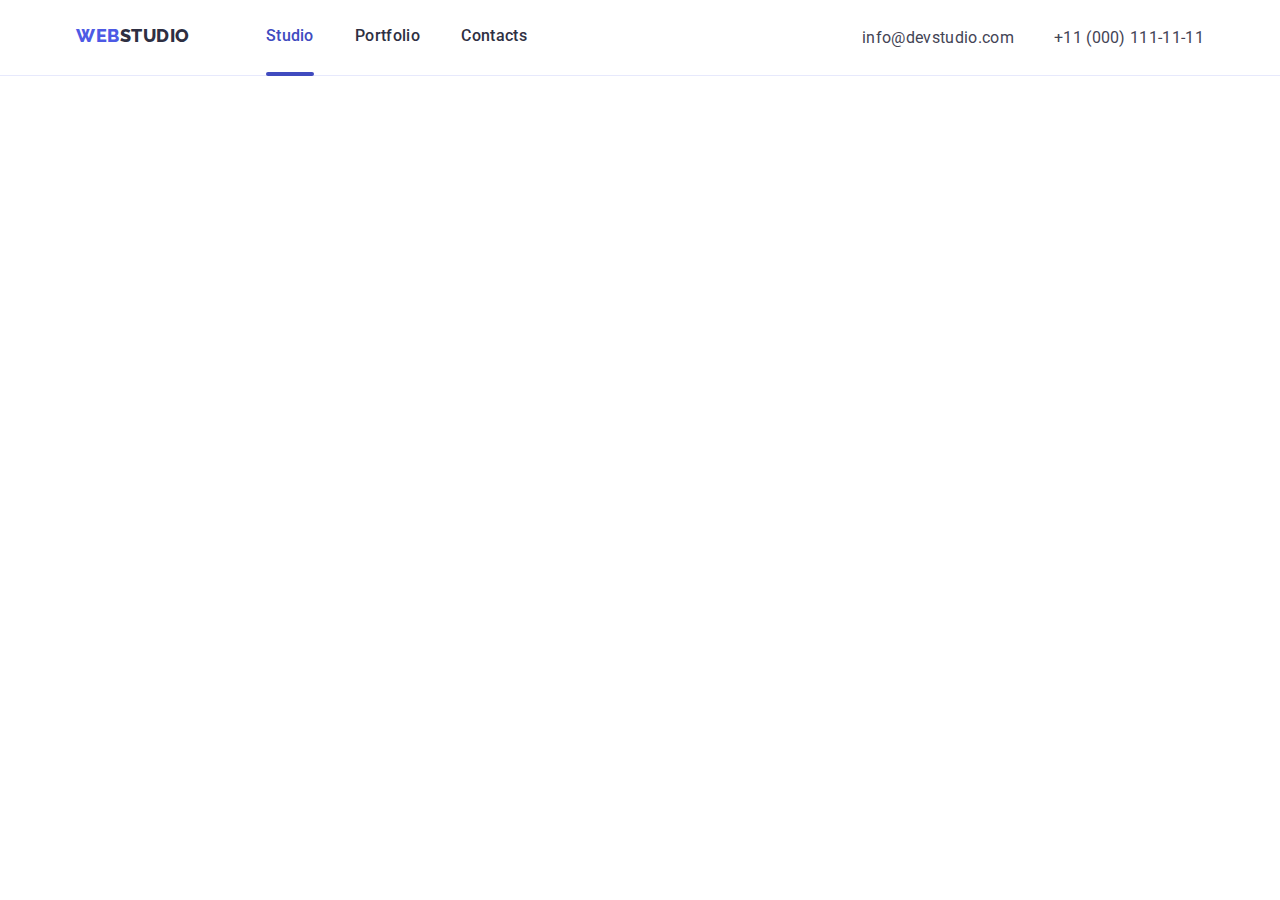
==== commit f67562a9: "dz7 dectop header" ====
--- a/index.html
+++ b/index.html
@@ -128,17 +128,17 @@
     <!-- Base menu -->
     <main>
       <!-- section Hero -->
-      <section class="section section-hero">
+      <!-- <section class="section section-hero">
         <div class="container hero-content">
           <h1 class="title-btn">Effective Solutions For Your Business</h1>
           <button class="btn" type="button" data-modal-open>
             Order Service
           </button>
         </div>
-      </section>
+      </section> -->
 
       <!-- section Features -->
-      <section class="section features-content">
+      <!-- <section class="section features-content">
         <h2 hidden>features</h2>
         <div class="container feat">
           <ul class="list-features">
@@ -192,7 +192,7 @@
             </li>
           </ul>
         </div>
-      </section>
+      </section> -->
       <!-- section Skills -->
       <!-- <section class="section section-skills">
         <h2 class="title-section">What are we doing</h2>
@@ -226,7 +226,7 @@
         </div>
       </section> -->
       <!-- section Our Team -->
-      <section class="section section-team">
+      <!-- <section class="section section-team">
         <div class="container container-team">
           <h2 class="title-section">Our Team</h2>
           <ul class="list-team">
@@ -416,9 +416,9 @@
             </li>
           </ul>
         </div>
-      </section>
+      </section> -->
       <!-- Section Customers -->
-      <section class="section customers">
+      <!-- <section class="section customers">
         <div class="container cont-cust">
           <h2 class="title-section">Customers</h2>
           <ul class="list-customers">
@@ -466,7 +466,7 @@
             </li>
           </ul>
         </div>
-      </section>
+      </section> -->
     </main>
     <!-- footer -->
     <!-- <footer class="footer">
--- a/css/style.css
+++ b/css/style.css
@@ -1052,6 +1052,17 @@
     max-width: 1158px;
     padding-left: 15px;
     padding-right: 15px;
+    margin-right: auto;
+    margin-left: auto;
+  }
+  .address-list {
+    display: flex;
+    flex-direction: row;
+    gap: 40px;
+  }
+  .address-list-item {
+    font-size: 16px;
+    line-height: 1.5;
   }
 }
 @media screen and (min-width: 768px) @media (min-device-pixel-ratio: 2),
@@ -1126,11 +1137,13 @@
 @media screen and (min-width: 1200px) @media (min-device-pixel-ratio: 2),
   (-webkit-min-device-pixel-ratio: 2),
   (min-resolution: 192dpi),
-  (min-resolution: 2dppx) .hero-content {
-  background-image: linear-gradient(
-      rgba(46, 47, 66, 0.7),
-      rgba(46, 47, 66, 0.7) 100%
-    ),
-    url(../images/people-office-2x-desctop.jpg),
-    url(../images/people-office-desctop.jpg);
-}
+  (min-resolution: 2dppx) {
+  .hero-content {
+    background-image: linear-gradient(
+        rgba(46, 47, 66, 0.7),
+        rgba(46, 47, 66, 0.7) 100%
+      ),
+      url(./images/people-office-2x-desctop.jpg),
+      url(./images/people-office-desctop.jpg);
+  }
+}
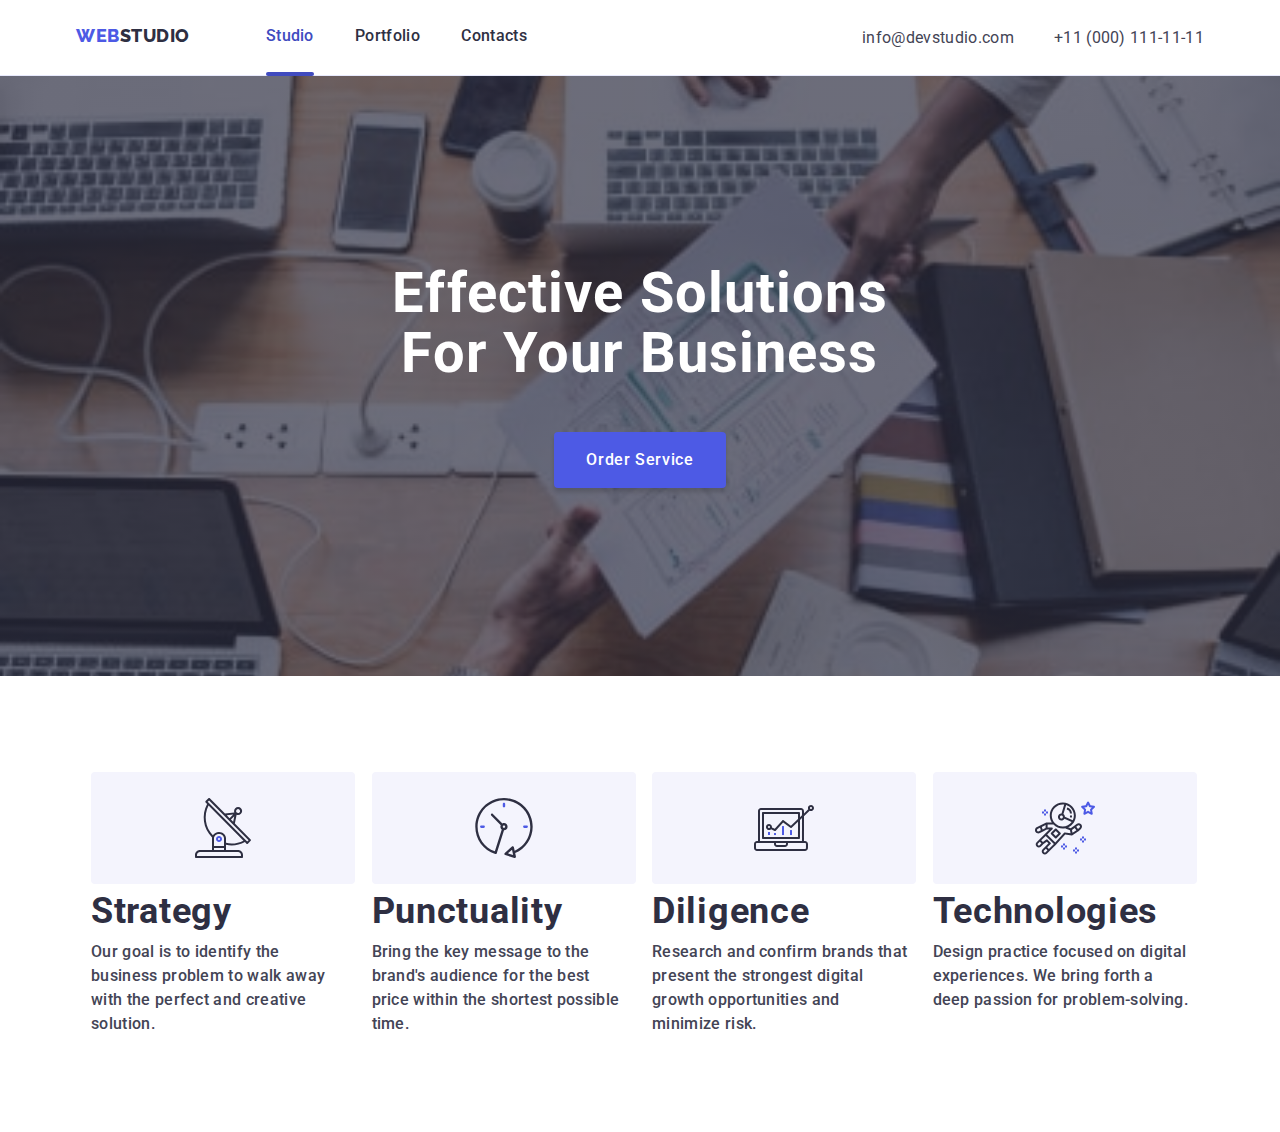
==== commit 30c1e01f: "dz7 desctop" ====
--- a/index.html
+++ b/index.html
@@ -128,17 +128,17 @@
     <!-- Base menu -->
     <main>
       <!-- section Hero -->
-      <!-- <section class="section section-hero">
+      <section class="section section-hero">
         <div class="container hero-content">
           <h1 class="title-btn">Effective Solutions For Your Business</h1>
           <button class="btn" type="button" data-modal-open>
             Order Service
           </button>
         </div>
-      </section> -->
+      </section>
 
       <!-- section Features -->
-      <!-- <section class="section features-content">
+      <section class="section features-content">
         <h2 hidden>features</h2>
         <div class="container feat">
           <ul class="list-features">
@@ -192,7 +192,7 @@
             </li>
           </ul>
         </div>
-      </section> -->
+      </section>
       <!-- section Skills -->
       <!-- <section class="section section-skills">
         <h2 class="title-section">What are we doing</h2>
--- a/css/style.css
+++ b/css/style.css
@@ -163,15 +163,7 @@
 }
 /* section hero */
 .section-hero {
-  /* height: 432px; */
-
-  /* max-width: 1440px; */
-}
-.hero-content {
-  padding-top: 112px;
-  padding-bottom: 112px;
-  padding-left: 0;
-  padding-right: 0;
+  background: var(--color-nav);
   background-image: linear-gradient(
       to right,
       rgba(46, 47, 66, 0.7),
@@ -181,14 +173,24 @@
   background-size: cover;
   background-repeat: no-repeat;
   background-position: center;
+  min-height: 436px;
+  max-width: 1440px;
+}
+.hero-content {
+  padding-top: 112px;
+  padding-bottom: 112px;
+  padding-left: 0;
+  padding-right: 0;
+
   margin-left: auto;
   margin-right: auto;
-  /* background: var(--color-nav); */
+
+  width: 100%;
 }
 @media screen and (max-width: 767px) and (min-device-pixel-ratio: 2),
   screen and (max-width: 767px) and (min-resolution: 192dpi),
   screen and (max-width: 767px) and (min-resolution: 2dppx) {
-  .hero-content {
+  .section-hero {
     background-image: linear-gradient(
         to right,
         rgba(46, 47, 66, 0.7),
@@ -983,6 +985,9 @@
   .nav-list {
     display: none;
   }
+  .address-list {
+    display: none;
+  }
 }
 @media screen and (min-width: 768px) {
   .container {
@@ -1047,6 +1052,79 @@
   }
 }
 
+@media screen and (min-width: 768px) {
+  .list-team {
+    flex-direction: row;
+    flex-wrap: wrap;
+    row-gap: 64px;
+    column-gap: 24px;
+  }
+  .title-features {
+    margin-top: 0;
+    text-align: left;
+  }
+  .item-team {
+    max-width: calc((100% - 24px) / 2);
+  }
+  .customers-item {
+    width: calc((100% - 48px) / 3);
+  }
+  .foot-column {
+    flex-direction: row;
+    justify-content: flex-start;
+    flex-wrap: wrap;
+    flex-basis: auto;
+    align-items: flex-start;
+    gap: 0;
+  }
+  .footer-container {
+    margin-left: 108px;
+    align-items: start;
+    flex-basis: auto;
+  }
+  .footer-social-media {
+    margin: 0px 0px 0px 24px;
+    align-items: flex-start;
+  }
+  .form-footer-subscribe {
+    display: flex;
+    margin-left: 108px;
+    margin-top: 72px;
+    width: 453px;
+    align-items: baseline;
+  }
+  .form-footer-email {
+    flex-direction: row;
+  }
+  .btn {
+    margin-top: 36px;
+  }
+}
+@media screen and (min-width: 768px) and (max-width: 1199px) {
+  .section-team > .container-team {
+    max-width: 582px;
+    flex-direction: column;
+  }
+  .customers > .cont-cust {
+    max-width: 582px;
+  }
+  .modal {
+    max-width: 408px;
+  }
+}
+
+@media screen and (min-width: 768px) and (min-device-pixel-ratio: 2),
+  screen and (min-width: 768px) and (min-resolution: 192dpi),
+  screen and (min-width: 768px) and (min-resolution: 2dppx) {
+  .section-hero {
+    background-image: linear-gradient(
+        to right,
+        rgba(46, 47, 66, 0.7),
+        rgba(46, 47, 66, 0.7)
+      ),
+      url(../images/dark-bg-tablet-2x-min.jpg);
+  }
+}
 @media screen and (min-width: 1200px) {
   .container {
     max-width: 1158px;
@@ -1064,86 +1142,31 @@
     font-size: 16px;
     line-height: 1.5;
   }
-}
-@media screen and (min-width: 768px) @media (min-device-pixel-ratio: 2),
-  (-webkit-min-device-pixel-ratio: 2),
-  (min-resolution: 192dpi),
-  (min-resolution: 2dppx) .hero-content {
-  background-image: linear-gradient(
-      rgba(46, 47, 66, 0.7),
-      rgba(46, 47, 66, 0.7) 100%
-    ),
-    url(../images/dark-bg-tablet-2x.jpg), url(../images/Dark-bg-tablet.jpg);
-}
-@media screen and (min-width: 768px) {
-  .title-features {
-    margin-top: 0;
-    text-align: left;
-  }
-}
-@media screen and (min-width: 768px) {
-  .list-team {
-    flex-direction: row;
-    flex-wrap: wrap;
-    row-gap: 64px;
-    column-gap: 24px;
-  }
-  .item-team {
-    max-width: calc((100% - 24px) / 2);
-  }
-  .customers-item {
-    width: calc((100% - 48px) / 3);
-  }
-  .foot-column {
-    flex-direction: row;
-    justify-content: flex-start;
-    flex-wrap: wrap;
-    flex-basis: auto;
-    align-items: flex-start;
-    gap: 0;
-  }
-  .footer-container {
-    margin-left: 108px;
-    align-items: start;
-    flex-basis: auto;
-  }
-  .footer-social-media {
-    margin: 0px 0px 0px 24px;
-    align-items: flex-start;
-  }
-  .form-footer-subscribe {
+  .hero-content {
+    height: 600px;
+    max-width: 1440px;
+    padding-top: 188px;
+    padding-bottom: 188px;
+  }
+  .icon-features {
     display: flex;
-    margin-left: 108px;
-    margin-top: 72px;
-    width: 453px;
-    align-items: baseline;
-  }
-  .form-footer-email {
-    flex-direction: row;
-  }
-}
-@media screen and (min-width: 768px) and (max-width: 1199px) {
-  .section-team > .container-team {
-    max-width: 582px;
-    flex-direction: column;
-  }
-  .customers > .cont-cust {
-    max-width: 582px;
-  }
-  .modal {
-    max-width: 408px;
-  }
-}
-@media screen and (min-width: 1200px) @media (min-device-pixel-ratio: 2),
-  (-webkit-min-device-pixel-ratio: 2),
-  (min-resolution: 192dpi),
-  (min-resolution: 2dppx) {
-  .hero-content {
+  }
+  .list-features > .item-features {
+    width: calc((100% - 72px) / 4);
+  }
+  .feat {
+    max-width: 1128px;
+  }
+}
+@media screen and (min-width: 1200px) and (min-device-pixel-ratio: 2),
+  screen and (min-width: 1200px) and (min-resolution: 192dpi),
+  screen and (min-width: 1200px) and (min-resolution: 2dppx) {
+  .section-hero {
     background-image: linear-gradient(
+        to right,
         rgba(46, 47, 66, 0.7),
-        rgba(46, 47, 66, 0.7) 100%
+        rgba(46, 47, 66, 0.7)
       ),
-      url(./images/people-office-2x-desctop.jpg),
-      url(./images/people-office-desctop.jpg);
-  }
-}
+      url(../images/people-office-2x-desctop.jpg);
+  }
+}
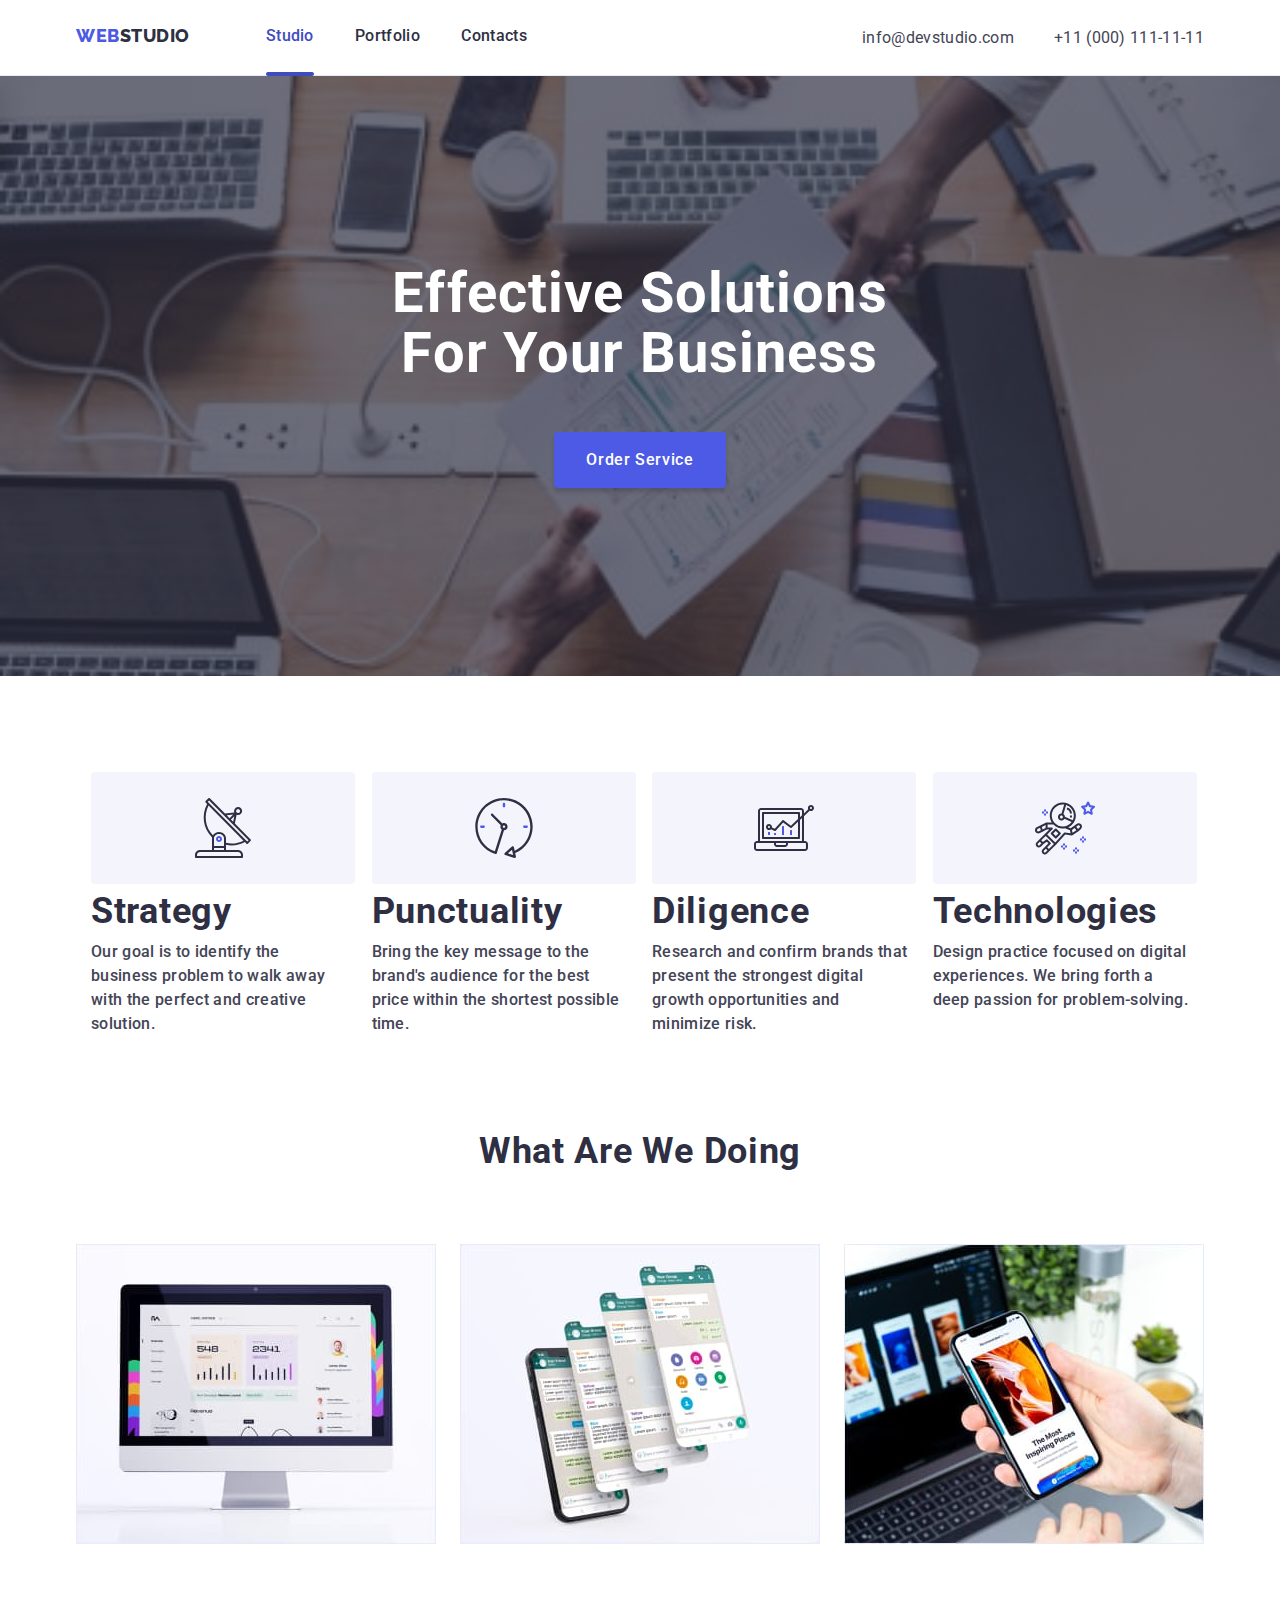
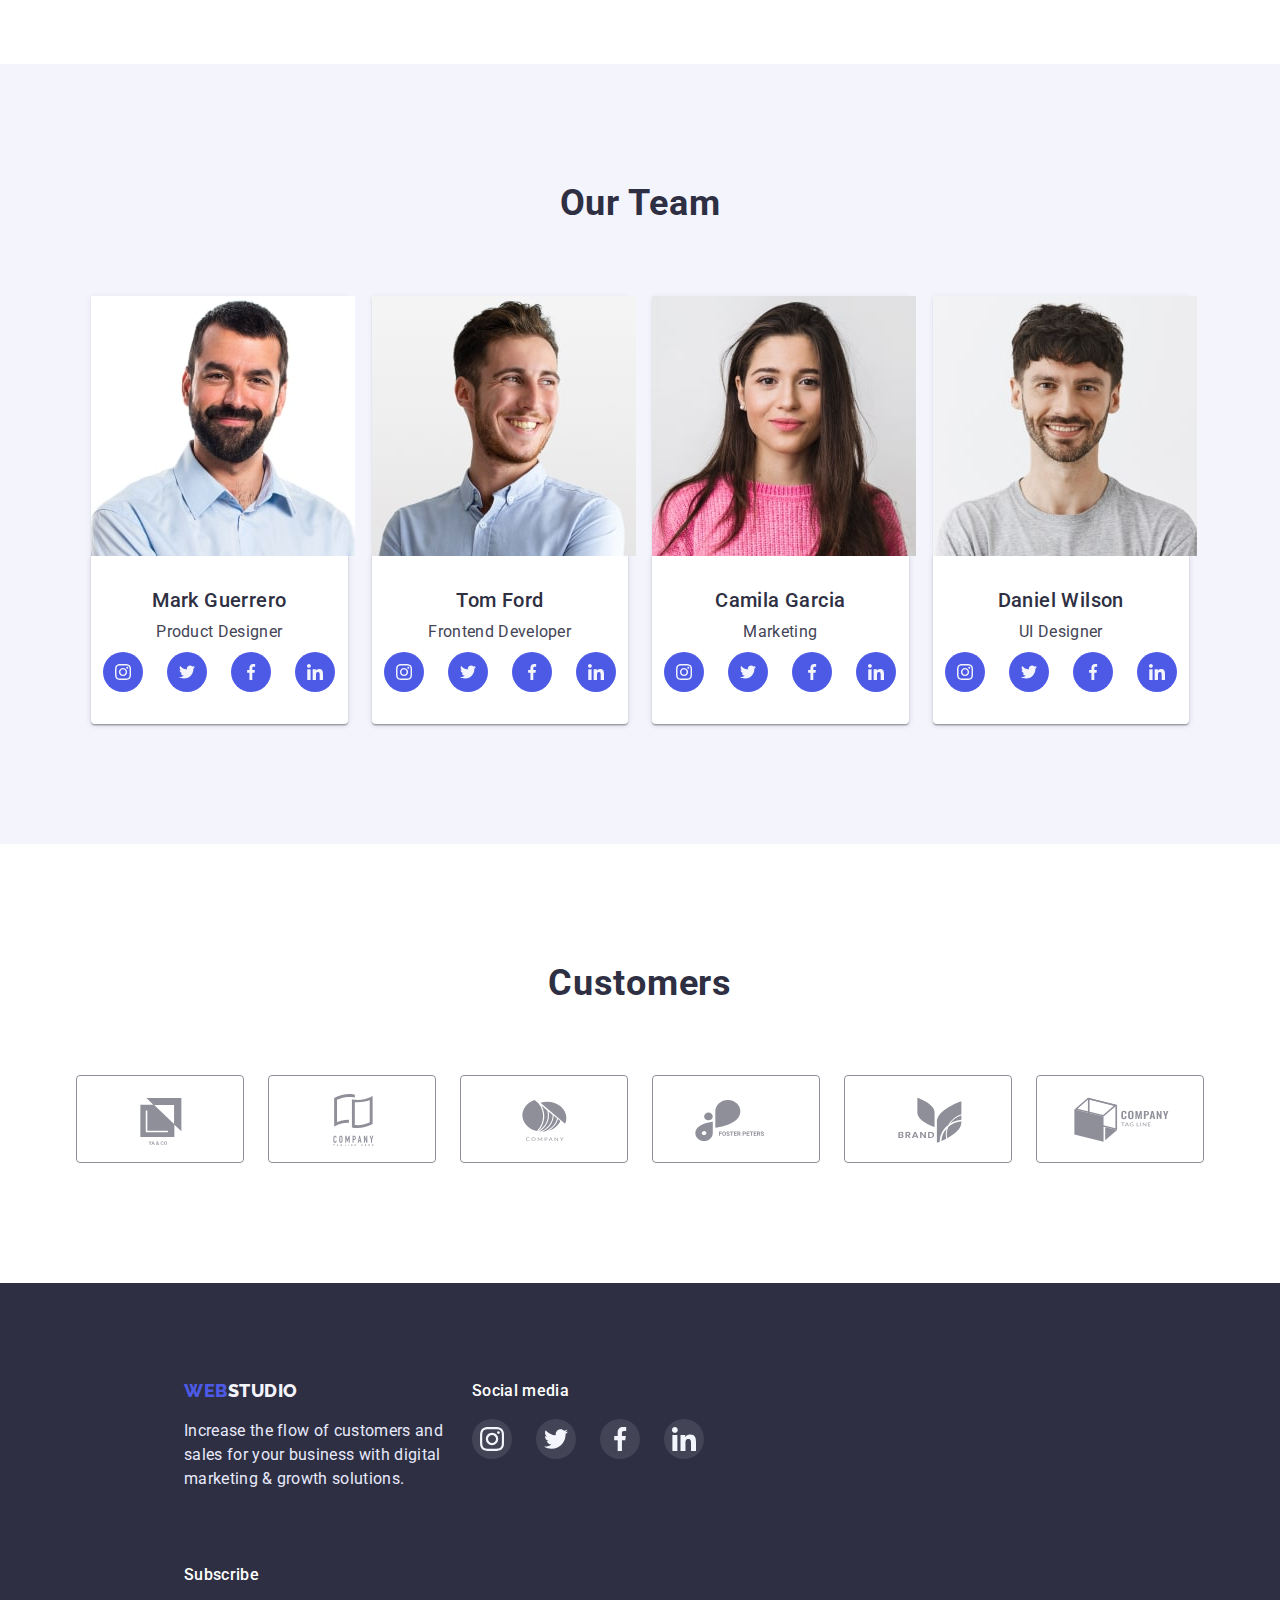
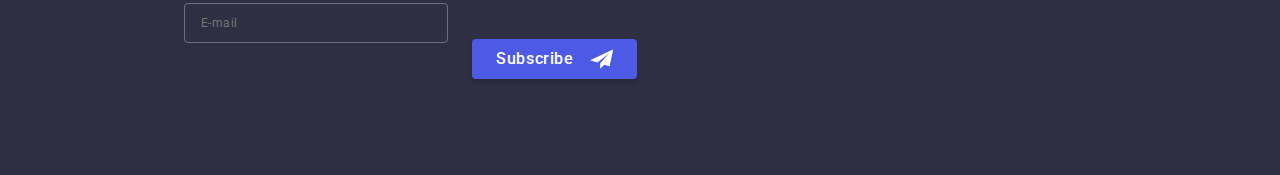
==== commit a1499e91: "dz7 all except footer" ====
--- a/index.html
+++ b/index.html
@@ -194,7 +194,7 @@
         </div>
       </section>
       <!-- section Skills -->
-      <!-- <section class="section section-skills">
+      <section class="section section-skills">
         <h2 class="title-section">What are we doing</h2>
         <div class="container">
           <ul class="list-skills">
@@ -224,9 +224,9 @@
             </li>
           </ul>
         </div>
-      </section> -->
+      </section>
       <!-- section Our Team -->
-      <!-- <section class="section section-team">
+      <section class="section section-team">
         <div class="container container-team">
           <h2 class="title-section">Our Team</h2>
           <ul class="list-team">
@@ -416,9 +416,9 @@
             </li>
           </ul>
         </div>
-      </section> -->
+      </section>
       <!-- Section Customers -->
-      <!-- <section class="section customers">
+      <section class="section customers">
         <div class="container cont-cust">
           <h2 class="title-section">Customers</h2>
           <ul class="list-customers">
@@ -466,10 +466,10 @@
             </li>
           </ul>
         </div>
-      </section> -->
+      </section>
     </main>
     <!-- footer -->
-    <!-- <footer class="footer">
+    <footer class="footer">
       <div class="container foot-column">
         <div class="footer-container">
           <a class="footer-logo-text" href="./index.html"
@@ -533,7 +533,7 @@
           </form>
         </div>
       </div>
-    </footer> -->
+    </footer>
     <div class="backdrop is-hidden" data-modal>
       <div class="modal">
         <button class="btn-modal-close" type="button" data-modal-close>
--- a/css/style.css
+++ b/css/style.css
@@ -287,6 +287,7 @@
 /* section skills */
 .section-skills {
   padding-top: 0;
+  padding-bottom: 120px;
 }
 .list-skills {
   display: flex;
@@ -1157,6 +1158,27 @@
   .feat {
     max-width: 1128px;
   }
+  .section-team {
+    padding-top: 120px;
+    padding-bottom: 120px;
+  }
+  .section-team > .container-team {
+    max-width: 1128px;
+    flex-direction: column;
+  }
+  .item-team {
+    max-width: calc((100% - 72px) / 4);
+  }
+  .customers {
+    padding-top: 120px;
+    padding-bottom: 120px;
+  }
+  .customers-item {
+    width: calc((100% - 120px) / 6);
+  }
+  .foot-column {
+    max-width: 1158px;
+  }
 }
 @media screen and (min-width: 1200px) and (min-device-pixel-ratio: 2),
   screen and (min-width: 1200px) and (min-resolution: 192dpi),
